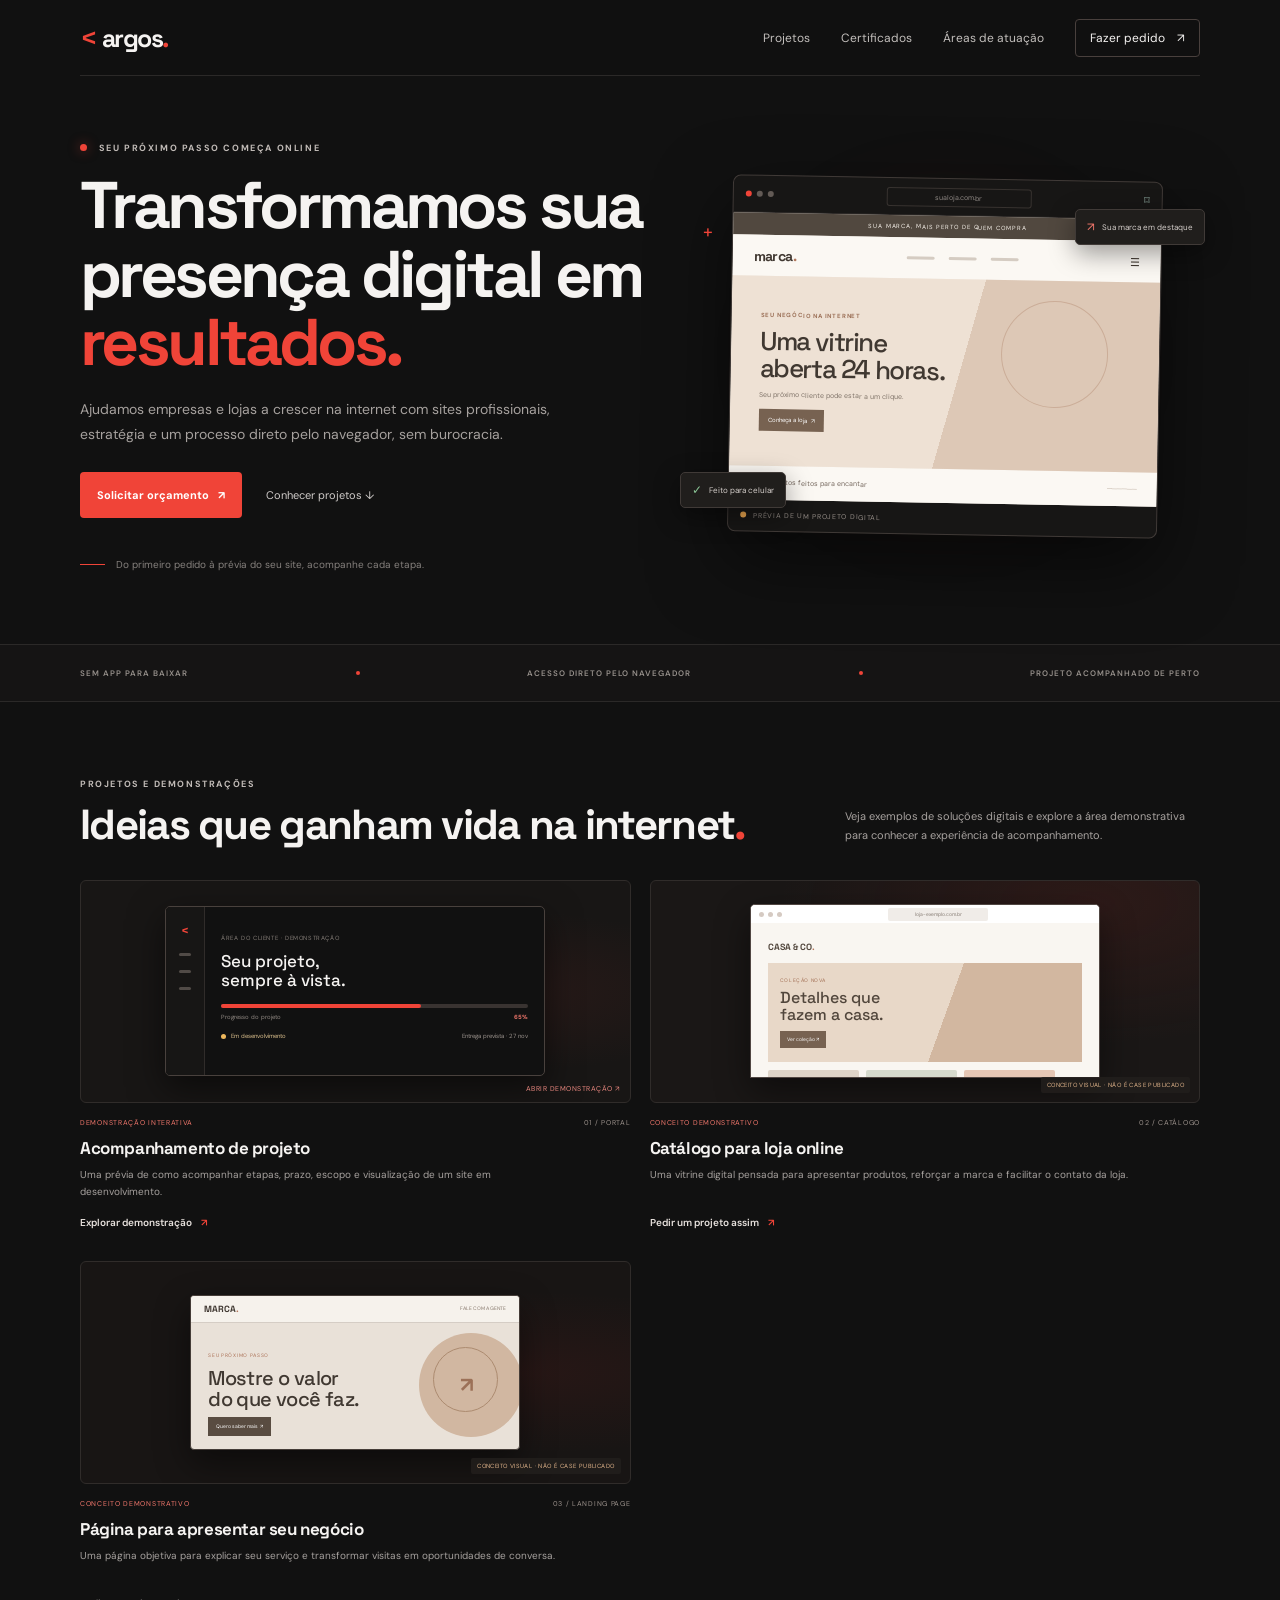
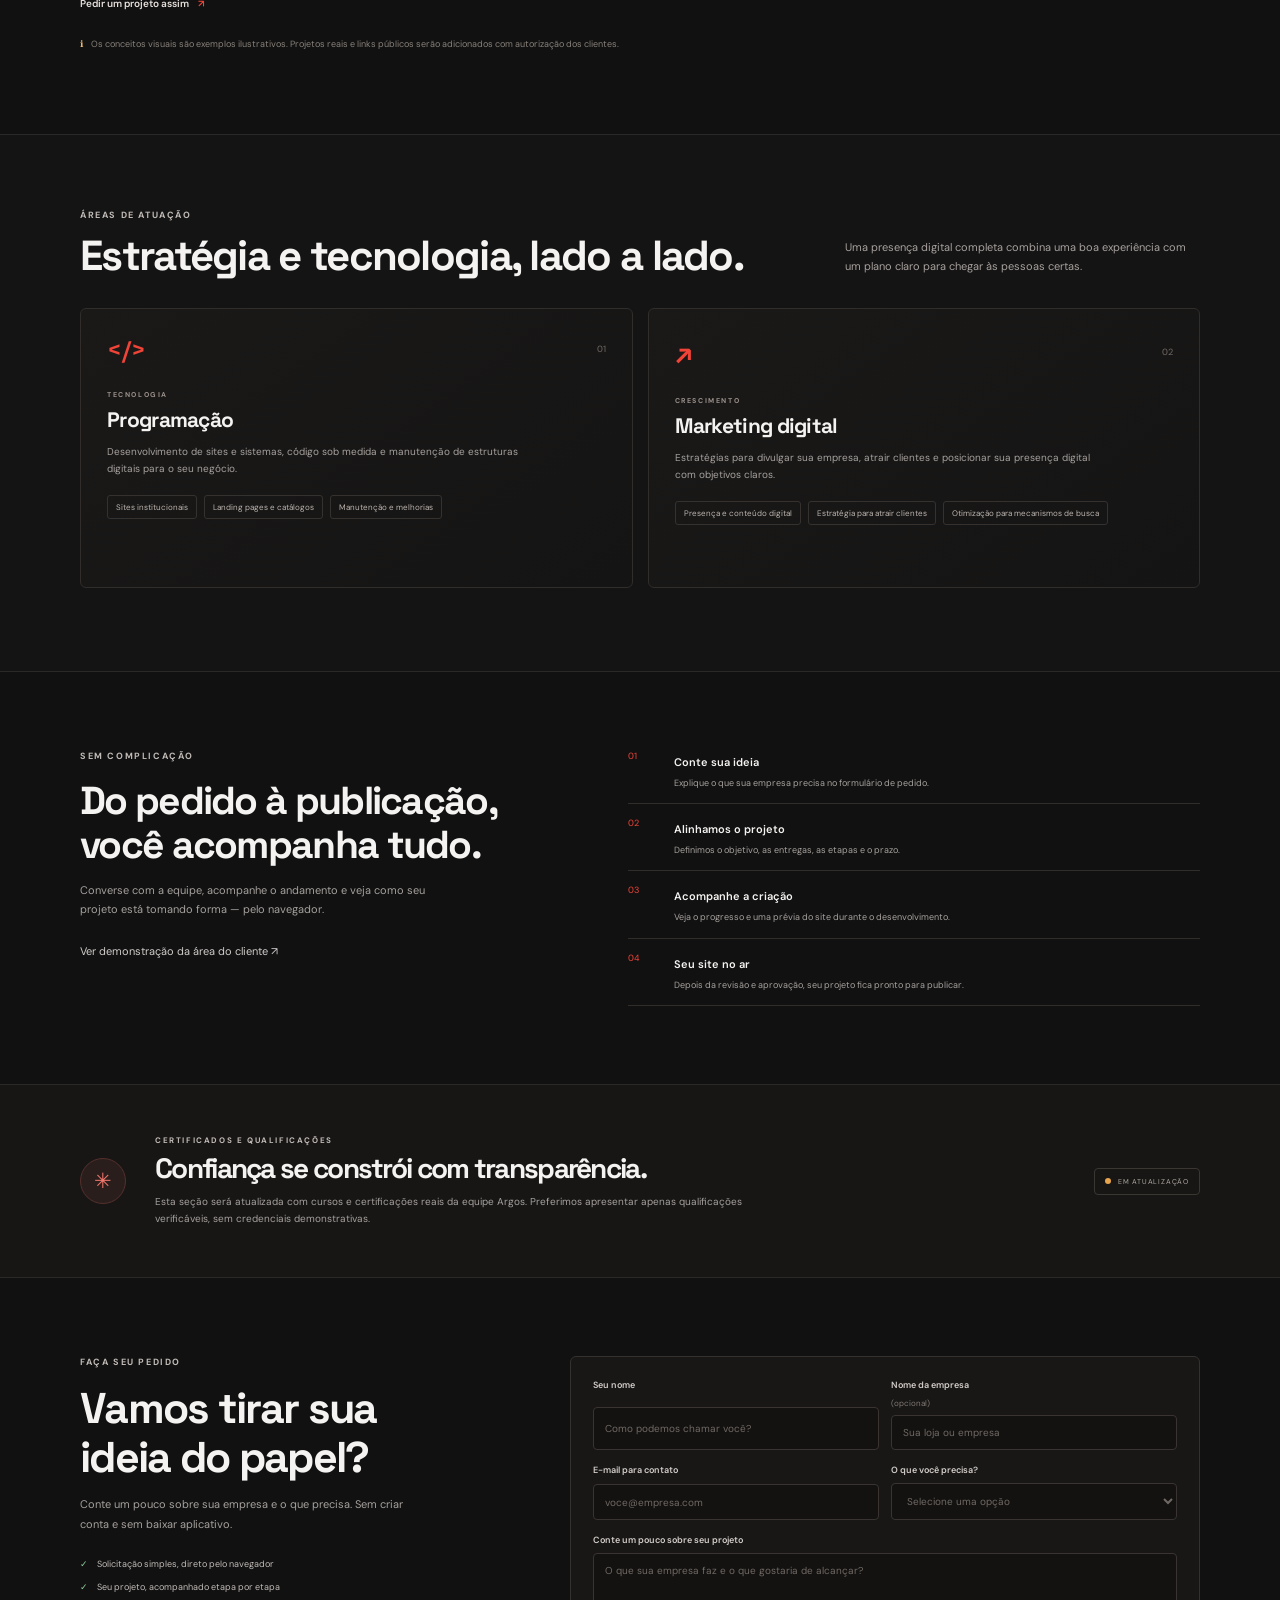
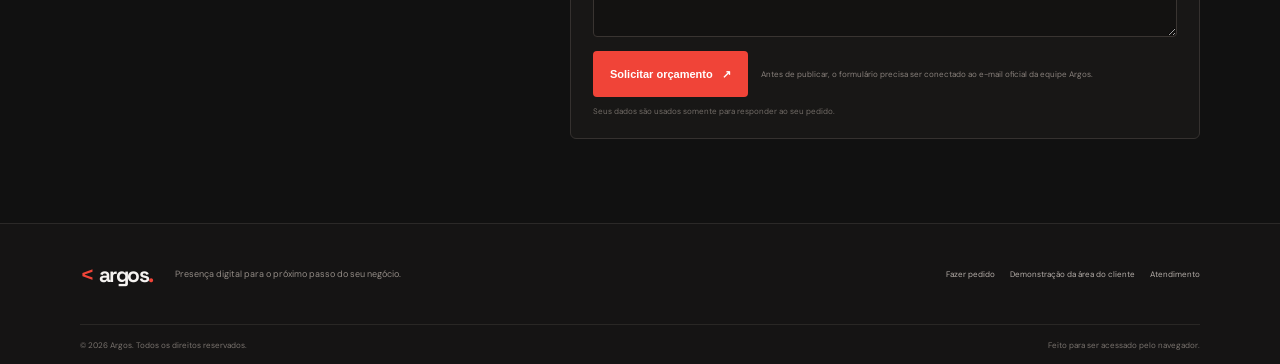
==== index.html @ 97c81d07 "Add files via upload" ====
<!doctype html>
<html lang="pt-BR">
  <head>
    <meta charset="utf-8" />
    <meta name="viewport" content="width=device-width, initial-scale=1" />
    <meta
      name="description"
      content="A Argos cria sites profissionais, catálogos online e estratégias digitais para empresas e lojas."
    />
    <meta name="theme-color" content="#111111" />
    <title>Argos — Sua empresa pronta para crescer na internet</title>
    <link rel="preconnect" href="https://fonts.googleapis.com" />
    <link rel="preconnect" href="https://fonts.gstatic.com" crossorigin />
    <link
      href="https://fonts.googleapis.com/css2?family=DM+Sans:wght@400;500;600;700&family=Space+Grotesk:wght@400;500;600;700&display=swap"
      rel="stylesheet"
    />
    <link rel="stylesheet" href="styles.css" />
    <script src="script.js" defer></script>
  </head>
  <body>
    <header class="site-header">
      <a class="brand" href="#inicio" aria-label="Argos, início">
        <span class="brand-mark" aria-hidden="true">&lt;</span>
        <span>argos<span class="brand-period">.</span></span>
      </a>
      <button class="menu-toggle" type="button" aria-expanded="false" aria-controls="main-nav" aria-label="Abrir menu">
        <span></span><span></span><span></span>
      </button>
      <nav class="main-nav" id="main-nav" aria-label="Navegação principal">
        <a href="#projetos">Projetos</a>
        <a href="#certificados">Certificados</a>
        <a href="#atuacao">Áreas de atuação</a>
        <a class="nav-cta" href="#pedido">Fazer pedido <span aria-hidden="true">↗</span></a>
      </nav>
    </header>

    <main>
      <section class="hero section-wrap" id="inicio">
        <div class="hero-copy">
          <p class="eyebrow"><span class="status-dot"></span> SEU PRÓXIMO PASSO COMEÇA ONLINE</p>
          <h1>Transformamos sua presença digital em <span>resultados.</span></h1>
          <p class="hero-description">
            Ajudamos empresas e lojas a crescer na internet com sites profissionais, estratégia e um processo
            direto pelo navegador, sem burocracia.
          </p>
          <div class="hero-actions">
            <a class="button button-primary" href="#pedido">Solicitar orçamento <span aria-hidden="true">↗</span></a>
            <a class="text-link" href="#projetos">Conhecer projetos <span aria-hidden="true">↓</span></a>
          </div>
          <div class="hero-note">
            <span class="note-line" aria-hidden="true"></span>
            <span>Do primeiro pedido à prévia do seu site, acompanhe cada etapa.</span>
          </div>
        </div>

        <div class="hero-art" aria-label="Prévia ilustrativa de um site de loja virtual">
          <div class="art-glow"></div>
          <div class="browser-card">
            <div class="browser-top">
              <span></span><span></span><span></span>
              <div class="browser-address">sualoja.com.br</div>
              <span class="browser-lock" aria-label="Conexão ilustrativa">⌑</span>
            </div>
            <div class="store-preview">
              <div class="store-announcement">SUA MARCA, MAIS PERTO DE QUEM COMPRA</div>
              <div class="store-nav">
                <strong>marca<span>.</span></strong>
                <div><i></i><i></i><i></i></div>
                <b>☰</b>
              </div>
              <div class="store-hero">
                <span>SEU NEGÓCIO NA INTERNET</span>
                <strong>Uma vitrine<br />aberta 24 horas.</strong>
                <p>Seu próximo cliente pode estar a um clique.</p>
                <i>Conheça a loja&nbsp; ↗</i>
              </div>
              <div class="store-bottom"><span>◇</span><span>Produtos feitos para encantar</span><b>──────</b></div>
            </div>
            <div class="browser-caption"><span class="caption-live"></span> PRÉVIA DE UM PROJETO DIGITAL</div>
          </div>
          <span class="hero-chip chip-one"><i>↗</i> Sua marca em destaque</span>
          <span class="hero-chip chip-two"><i>✓</i> Feito para celular</span>
          <span class="hero-cross" aria-hidden="true">+</span>
        </div>
      </section>

      <section class="trust-strip" aria-label="Diferenciais da Argos">
        <div class="section-wrap trust-inner">
          <span>SEM APP PARA BAIXAR</span><i></i>
          <span>ACESSO DIRETO PELO NAVEGADOR</span><i></i>
          <span>PROJETO ACOMPANHADO DE PERTO</span>
        </div>
      </section>

      <section class="projects section-wrap" id="projetos">
        <div class="section-heading">
          <div>
            <p class="eyebrow">PROJETOS E DEMONSTRAÇÕES</p>
            <h2>Ideias que ganham vida na internet<span class="brand-period">.</span></h2>
          </div>
          <p>Veja exemplos de soluções digitais e explore a área demonstrativa para conhecer a experiência de acompanhamento.</p>
        </div>
        <div class="project-grid">
          <article class="project-card project-featured">
            <a class="project-visual visual-client" href="cliente.html" aria-label="Abrir demonstração da área do cliente">
              <div class="mini-dashboard">
                <div class="mini-sidebar"><b>&lt;</b><i></i><i></i><i></i></div>
                <div class="mini-content">
                  <small>ÁREA DO CLIENTE · DEMONSTRAÇÃO</small>
                  <strong>Seu projeto,<br />sempre à vista.</strong>
                  <div class="mini-progress"><i></i></div>
                  <div class="mini-progress-label"><span>Progresso do projeto</span><b>65%</b></div>
                  <div class="mini-status"><i></i> Em desenvolvimento <span>Entrega prevista · 27 nov</span></div>
                </div>
              </div>
              <span class="visual-link">ABRIR DEMONSTRAÇÃO ↗</span>
            </a>
            <div class="project-meta"><span>DEMONSTRAÇÃO INTERATIVA</span><span>01 / PORTAL</span></div>
            <h3>Acompanhamento de projeto</h3>
            <p>Uma prévia de como acompanhar etapas, prazo, escopo e visualização de um site em desenvolvimento.</p>
            <a class="project-link" href="cliente.html">Explorar demonstração <span aria-hidden="true">↗</span></a>
          </article>
          <article class="project-card">
            <div class="project-visual visual-store" aria-label="Conceito visual de catálogo para loja online">
              <div class="concept-browser">
                <div class="concept-browser-bar"><i></i><i></i><i></i><span>loja-exemplo.com.br</span></div>
                <div class="concept-store">
                  <b>CASA &amp; CO<span>.</span></b>
                  <div class="concept-banner"><small>COLEÇÃO NOVA</small><strong>Detalhes que<br />fazem a casa.</strong><i>Ver coleção ↗</i></div>
                  <div class="concept-products"><i></i><i></i><i></i></div>
                </div>
              </div>
              <span class="concept-label">CONCEITO VISUAL · NÃO É CASE PUBLICADO</span>
            </div>
            <div class="project-meta"><span>CONCEITO DEMONSTRATIVO</span><span>02 / CATÁLOGO</span></div>
            <h3>Catálogo para loja online</h3>
            <p>Uma vitrine digital pensada para apresentar produtos, reforçar a marca e facilitar o contato da loja.</p>
            <a class="project-link" href="#pedido" data-service="Catálogo online">Pedir um projeto assim <span aria-hidden="true">↗</span></a>
          </article>
          <article class="project-card">
            <div class="project-visual visual-landing" aria-label="Conceito visual de landing page">
              <div class="landing-card">
                <div class="landing-top"><span>MARCA<span>.</span></span><i>FALE COM A GENTE</i></div>
                <div class="landing-content"><small>SEU PRÓXIMO PASSO</small><strong>Mostre o valor<br />do que você faz.</strong><i>Quero saber mais&nbsp; ↗</i></div>
                <div class="landing-shapes"><span></span><i></i><b>↗</b></div>
              </div>
              <span class="concept-label">CONCEITO VISUAL · NÃO É CASE PUBLICADO</span>
            </div>
            <div class="project-meta"><span>CONCEITO DEMONSTRATIVO</span><span>03 / LANDING PAGE</span></div>
            <h3>Página para apresentar seu negócio</h3>
            <p>Uma página objetiva para explicar seu serviço e transformar visitas em oportunidades de conversa.</p>
            <a class="project-link" href="#pedido" data-service="Landing page">Pedir um projeto assim <span aria-hidden="true">↗</span></a>
          </article>
        </div>
        <p class="portfolio-note"><span>ℹ</span> Os conceitos visuais são exemplos ilustrativos. Projetos reais e links públicos serão adicionados com autorização dos clientes.</p>
      </section>

      <section class="services" id="atuacao">
        <div class="section-wrap">
          <div class="section-heading">
            <div>
              <p class="eyebrow">ÁREAS DE ATUAÇÃO</p>
              <h2>Estratégia e tecnologia, lado a lado.</h2>
            </div>
            <p>Uma presença digital completa combina uma boa experiência com um plano claro para chegar às pessoas certas.</p>
          </div>
          <div class="service-grid">
            <article class="service-card">
              <div class="service-top"><span class="service-icon">&lt;/&gt;</span><span class="service-number">01</span></div>
              <p class="eyebrow">TECNOLOGIA</p>
              <h3>Programação</h3>
              <p>Desenvolvimento de sites e sistemas, código sob medida e manutenção de estruturas digitais para o seu negócio.</p>
              <ul><li>Sites institucionais</li><li>Landing pages e catálogos</li><li>Manutenção e melhorias</li></ul>
            </article>
            <article class="service-card service-marketing">
              <div class="service-top"><span class="service-icon">↗</span><span class="service-number">02</span></div>
              <p class="eyebrow">CRESCIMENTO</p>
              <h3>Marketing digital</h3>
              <p>Estratégias para divulgar sua empresa, atrair clientes e posicionar sua presença digital com objetivos claros.</p>
              <ul><li>Presença e conteúdo digital</li><li>Estratégia para atrair clientes</li><li>Otimização para mecanismos de busca</li></ul>
            </article>
          </div>
        </div>
      </section>

      <section class="process section-wrap">
        <div class="process-heading">
          <p class="eyebrow">SEM COMPLICAÇÃO</p>
          <h2>Do pedido à publicação,<br />você acompanha tudo.</h2>
          <p>Converse com a equipe, acompanhe o andamento e veja como seu projeto está tomando forma — pelo navegador.</p>
          <a class="text-link" href="cliente.html">Ver demonstração da área do cliente <span aria-hidden="true">↗</span></a>
        </div>
        <div class="process-steps">
          <div class="process-step"><span>01</span><div><strong>Conte sua ideia</strong><p>Explique o que sua empresa precisa no formulário de pedido.</p></div></div>
          <div class="process-step"><span>02</span><div><strong>Alinhamos o projeto</strong><p>Definimos o objetivo, as entregas, as etapas e o prazo.</p></div></div>
          <div class="process-step"><span>03</span><div><strong>Acompanhe a criação</strong><p>Veja o progresso e uma prévia do site durante o desenvolvimento.</p></div></div>
          <div class="process-step"><span>04</span><div><strong>Seu site no ar</strong><p>Depois da revisão e aprovação, seu projeto fica pronto para publicar.</p></div></div>
        </div>
      </section>

      <section class="certificates" id="certificados">
        <div class="section-wrap certificates-inner">
          <div class="certificate-mark" aria-hidden="true">✳</div>
          <div class="certificate-copy">
            <p class="eyebrow">CERTIFICADOS E QUALIFICAÇÕES</p>
            <h2>Confiança se constrói com transparência.</h2>
            <p>Esta seção será atualizada com cursos e certificações reais da equipe Argos. Preferimos apresentar apenas qualificações verificáveis, sem credenciais demonstrativas.</p>
          </div>
          <span class="certificate-status"><i></i> EM ATUALIZAÇÃO</span>
        </div>
      </section>

      <section class="contact section-wrap" id="pedido">
        <div class="contact-intro">
          <p class="eyebrow">FAÇA SEU PEDIDO</p>
          <h2>Vamos tirar sua ideia do papel?</h2>
          <p>Conte um pouco sobre sua empresa e o que precisa. Sem criar conta e sem baixar aplicativo.</p>
          <div class="contact-promise"><span>✓</span> Solicitação simples, direto pelo navegador</div>
          <div class="contact-promise"><span>✓</span> Seu projeto, acompanhado etapa por etapa</div>
        </div>
        <form class="request-form" id="project-form">
          <div class="form-row">
            <label for="name">Seu nome<input id="name" name="name" autocomplete="name" required placeholder="Como podemos chamar você?" /></label>
            <label for="company">Nome da empresa <span class="optional">(opcional)</span><input id="company" name="company" autocomplete="organization" placeholder="Sua loja ou empresa" /></label>
          </div>
          <div class="form-row">
            <label for="email">E-mail para contato<input id="email" name="email" type="email" autocomplete="email" required placeholder="voce@empresa.com" /></label>
            <label for="service">O que você precisa?
              <select id="service" name="service" required>
                <option value="" selected disabled>Selecione uma opção</option>
                <option>Site institucional</option>
                <option>Landing page</option>
                <option>Catálogo online</option>
                <option>Marketing digital</option>
                <option>Manutenção ou melhoria</option>
                <option>Outro projeto</option>
              </select>
            </label>
          </div>
          <label for="message">Conte um pouco sobre seu projeto<textarea id="message" name="message" rows="4" required placeholder="O que sua empresa faz e o que gostaria de alcançar?"></textarea></label>
          <div class="form-submit">
            <button class="button button-primary" type="submit">Solicitar orçamento <span aria-hidden="true">↗</span></button>
            <p id="form-status" role="status" aria-live="polite">Antes de publicar, o formulário precisa ser conectado ao e-mail oficial da equipe Argos.</p>
          </div>
          <p class="privacy-note">Seus dados são usados somente para responder ao seu pedido.</p>
        </form>
      </section>
    </main>

    <footer class="site-footer">
      <div class="footer-main">
        <a class="brand" href="#inicio" aria-label="Argos, voltar ao início">
          <span class="brand-mark" aria-hidden="true">&lt;</span>
          <span>argos<span class="brand-period">.</span></span>
        </a>
        <p>Presença digital para o próximo passo do seu negócio.</p>
        <div class="footer-links"><a href="#pedido">Fazer pedido</a><a href="cliente.html">Demonstração da área do cliente</a><a href="#pedido">Atendimento</a></div>
      </div>
      <div class="footer-bottom"><span>© 2026 Argos. Todos os direitos reservados.</span><span>Feito para ser acessado pelo navegador.</span></div>
    </footer>
  </body>
</html>
---- styles.css ----
:root {
  color-scheme: dark;
  --background: #111111;
  --surface: #181818;
  --surface-raised: #1e1e1e;
  --text: #f5f3f1;
  --muted: #a6a19e;
  --red: #f04438;
  --line: #2b2928;
  --display: "Space Grotesk", sans-serif;
  --body: "DM Sans", sans-serif;
}

* { box-sizing: border-box; }
html { scroll-behavior: smooth; scroll-padding-top: 85px; }
body {
  margin: 0;
  background: var(--background);
  color: var(--text);
  font-family: var(--body);
  -webkit-font-smoothing: antialiased;
}
a { color: inherit; text-decoration: none; }
.section-wrap, .site-header, .footer-main, .footer-bottom { width: min(1120px, calc(100% - 64px)); margin-inline: auto; }

.site-header {
  position: sticky;
  z-index: 5;
  top: 0;
  display: flex;
  min-height: 76px;
  align-items: center;
  justify-content: space-between;
  border-bottom: 1px solid var(--line);
  background: #111111ed;
  backdrop-filter: blur(14px);
}
.brand { display: inline-flex; align-items: center; gap: 5px; font-family: var(--display); font-size: 25px; font-weight: 700; letter-spacing: -1.5px; }
.brand-mark { color: var(--red); font-size: 29px; font-weight: 500; }
.brand-period { color: var(--red); }
.main-nav { display: flex; align-items: center; gap: 31px; color: #c3bfbc; font-size: 12px; }
.main-nav a, .text-link { transition: color 160ms ease; }
.main-nav a:hover, .text-link:hover { color: var(--text); }
.main-nav .nav-cta { padding: 10px 14px; border: 1px solid #49403d; border-radius: 4px; color: var(--text); }
.nav-cta span, .button span { margin-left: 9px; }
.menu-toggle { display: none; }

.hero { min-height: 535px; display: grid; grid-template-columns: 1.05fr .95fr; align-items: center; gap: 45px; padding-block: 66px 73px; }
.eyebrow { margin: 0 0 17px; color: #c1bbb7; font-size: 9px; font-weight: 700; letter-spacing: 1.6px; }
.status-dot { display: inline-block; width: 7px; height: 7px; margin-right: 8px; border-radius: 50%; background: var(--red); box-shadow: 0 0 12px #f0443880; }
h1, h2, h3, p { margin-top: 0; }
h1, h2, h3 { font-family: var(--display); }
h1 { max-width: 610px; margin-bottom: 20px; font-size: clamp(42px, 5.3vw, 66px); line-height: 1.04; letter-spacing: -3.6px; }
h1 span { color: var(--red); }
.hero-description { max-width: 480px; margin-bottom: 25px; color: var(--muted); font-size: 14px; line-height: 1.8; }
.hero-actions { display: flex; align-items: center; gap: 24px; }
.button { display: inline-flex; min-height: 46px; align-items: center; justify-content: center; padding: 0 17px; border: 0; border-radius: 4px; cursor: pointer; font-size: 11px; font-weight: 700; transition: transform 160ms ease, background 160ms ease; }
.button:hover { transform: translateY(-2px); }
.button-primary { background: var(--red); color: #fff; }
.button-primary:hover { background: #d9382e; }
.text-link { color: #d0ccca; font-size: 11px; }
.hero-note { display: flex; align-items: center; gap: 11px; margin-top: 40px; color: #85807d; font-size: 10px; }
.note-line { width: 25px; height: 1px; background: var(--red); }

.hero-art { position: relative; display: grid; min-height: 360px; place-items: center; }
.art-glow { position: absolute; width: 280px; height: 280px; border-radius: 50%; background: #8d1d1828; filter: blur(45px); }
.browser-card { position: relative; width: min(100%, 430px); overflow: hidden; border: 1px solid #403a37; border-radius: 8px; background: #171615; box-shadow: 0 28px 75px #0008; transform: rotate(1deg); }
.browser-top { display: flex; height: 37px; align-items: center; gap: 5px; padding-inline: 12px; border-bottom: 1px solid #302c2a; }
.browser-top > span:first-child, .browser-top > span:nth-child(2), .browser-top > span:nth-child(3), .concept-browser-bar i { width: 6px; height: 6px; border-radius: 50%; background: #625a55; }
.browser-top > span:first-child { background: var(--red); }
.browser-address { width: 145px; margin-inline: auto; padding: 4px 10px; border: 1px solid #37322f; border-radius: 3px; color: #8f8985; text-align: center; font-size: 7px; }
.browser-lock { color: #8faaa0; font-size: 11px; }
.store-preview { min-height: 260px; background: #f3ece4; color: #403831; }
.store-announcement { padding: 7px; background: #51483f; color: #f9f4ed; text-align: center; font-size: 6px; letter-spacing: .9px; }
.store-nav { display: flex; height: 41px; align-items: center; justify-content: space-between; padding-inline: 21px; background: #fbf8f3; }
.store-nav strong { font-family: var(--display); font-size: 14px; letter-spacing: -.6px; }
.store-nav strong span { color: #b2785e; }
.store-nav div { display: flex; gap: 14px; }
.store-nav div i { width: 28px; height: 3px; border-radius: 2px; background: #d5ccc2; }
.store-nav b { font-size: 11px; font-weight: 400; }
.store-hero { position: relative; min-height: 180px; padding: 35px 29px; overflow: hidden; background: linear-gradient(105deg, #eee1d4 0%, #eee1d4 53%, #ddc8b6 53%, #ddc8b6 100%); }
.store-hero::after { position: absolute; top: 20px; right: 12%; width: 105px; height: 105px; border: 1px solid #a4775b55; border-radius: 50%; content: ""; }
.store-hero > span, .store-hero > strong, .store-hero > p, .store-hero > i { position: relative; z-index: 1; display: block; }
.store-hero > span { color: #9c7158; font-size: 6px; font-weight: 700; letter-spacing: .8px; }
.store-hero > strong { margin-top: 9px; font-family: var(--display); font-size: 26px; font-weight: 500; letter-spacing: -1.4px; line-height: 1.05; }
.store-hero > p { margin: 7px 0 10px; color: #81756a; font-size: 7px; }
.store-hero > i { width: fit-content; padding: 7px 9px; background: #776251; color: white; font-size: 6px; font-style: normal; }
.store-bottom { display: flex; height: 34px; align-items: center; gap: 8px; padding-inline: 20px; background: #fbf8f3; color: #76695f; font-size: 7px; }
.store-bottom > span:first-child { color: #ae7960; font-size: 12px; }
.store-bottom b { margin-left: auto; color: #c1b4a7; font-size: 7px; }
.browser-caption { display: flex; height: 31px; align-items: center; gap: 7px; padding-inline: 12px; color: #928a84; font-size: 7px; letter-spacing: .7px; }
.caption-live { width: 6px; height: 6px; border-radius: 50%; background: #e7a44d; }
.hero-chip { position: absolute; display: flex; align-items: center; gap: 7px; padding: 9px 11px; border: 1px solid #403a37; border-radius: 5px; background: #201e1c; color: #d4ceca; font-size: 8px; box-shadow: 0 8px 26px #0006; }
.hero-chip i { color: #f2776c; font-size: 12px; font-style: normal; }
.chip-one { top: 32px; right: -5px; }
.chip-two { bottom: 29px; left: -9px; }
.chip-two i { color: #8bc797; }
.hero-cross { position: absolute; top: 43px; left: 13px; color: var(--red); font-family: var(--display); font-size: 19px; }

.trust-strip { border-block: 1px solid var(--line); background: #151414; }
.trust-inner { display: flex; min-height: 56px; align-items: center; justify-content: space-between; gap: 15px; color: #96908b; font-size: 8px; font-weight: 600; letter-spacing: 1px; }
.trust-inner i { width: 4px; height: 4px; border-radius: 50%; background: #f04438; }

.projects { padding-block: 76px 83px; }
.section-heading { display: flex; align-items: end; justify-content: space-between; gap: 25px; margin-bottom: 31px; }
.section-heading .eyebrow { margin-bottom: 11px; }
h2 { margin-bottom: 0; font-size: clamp(29px, 3.5vw, 42px); line-height: 1.13; letter-spacing: -1.7px; }
.section-heading > p { max-width: 355px; margin: 0 0 3px; color: var(--muted); font-size: 11px; line-height: 1.75; }
.project-grid { display: grid; grid-template-columns: repeat(2, minmax(0, 1fr)); gap: 30px 19px; }
.project-card { min-width: 0; }
.project-visual { position: relative; height: 223px; display: grid; overflow: hidden; place-items: center; border: 1px solid #302c2a; border-radius: 6px; background: #191716; }
.visual-client { background: radial-gradient(ellipse at 70% 50%, #6226223d, transparent 53%), #181615; }
.mini-dashboard { display: grid; width: min(84%, 380px); min-height: 170px; grid-template-columns: 39px 1fr; overflow: hidden; border: 1px solid #49413d; border-radius: 5px; background: #111; box-shadow: 0 12px 35px #0008; }
.mini-sidebar { display: flex; flex-direction: column; align-items: center; gap: 14px; padding-top: 15px; border-right: 1px solid #302c2a; background: #171615; }
.mini-sidebar b { color: var(--red); font-family: var(--display); font-size: 13px; }
.mini-sidebar i { width: 12px; height: 3px; border-radius: 2px; background: #514b47; }
.mini-content { padding: 17px 16px; }
.mini-content small { color: #847d77; font-size: 6px; letter-spacing: .6px; }
.mini-content strong { display: block; margin-top: 7px; font-family: var(--display); font-size: 17px; font-weight: 500; line-height: 1.12; }
.mini-progress { height: 4px; margin-top: 14px; border-radius: 5px; background: #393331; }
.mini-progress i { display: block; width: 65%; height: 100%; border-radius: inherit; background: var(--red); }
.mini-progress-label { display: flex; justify-content: space-between; margin-top: 5px; color: #938b85; font-size: 6px; }
.mini-progress-label b { color: #f2776c; }
.mini-status { display: flex; align-items: center; gap: 5px; margin-top: 11px; color: #ddc18e; font-size: 6px; }
.mini-status i { width: 5px; height: 5px; border-radius: 50%; background: #edb75c; }
.mini-status span { margin-left: auto; color: #9b938d; }
.visual-link { position: absolute; right: 10px; bottom: 9px; color: #e8877f; font-size: 7px; letter-spacing: .5px; }
.visual-store { background: radial-gradient(ellipse at 80% 10%, #76241f36, transparent 50%), #1a1716; }
.concept-browser { width: min(82%, 350px); height: 174px; overflow: hidden; border: 1px solid #504642; border-radius: 5px 5px 0 0; background: #f9f6f1; box-shadow: 0 13px 35px #0007; }
.concept-browser-bar { display: flex; height: 18px; align-items: center; gap: 4px; padding-inline: 8px; background: #fff; }
.concept-browser-bar i { width: 5px; height: 5px; background: #d5cac2; }
.concept-browser-bar span { width: 100px; margin-inline: auto; padding: 3px; border-radius: 2px; background: #f0ece8; color: #867c74; text-align: center; font-size: 5px; }
.concept-store { padding: 11px 17px; color: #51463c; }
.concept-store > b { font-family: var(--display); font-size: 9px; }
.concept-store > b span, .landing-top > span span { color: #b4775c; }
.concept-banner { height: 99px; margin-top: 8px; padding: 14px 12px; background: linear-gradient(110deg, #e8d8c8 0 56%, #d2b7a0 56%); }
.concept-banner small, .concept-banner strong, .concept-banner i { display: block; }
.concept-banner small { color: #a16d52; font-size: 5px; letter-spacing: .6px; }
.concept-banner strong { margin-top: 6px; font-family: var(--display); font-size: 16px; font-weight: 500; line-height: 1.05; }
.concept-banner i { width: fit-content; margin-top: 7px; padding: 5px 7px; background: #776251; color: white; font-size: 5px; font-style: normal; }
.concept-products { display: flex; gap: 7px; margin-top: 8px; }
.concept-products i { width: 29%; height: 17px; border-radius: 2px; background: #ded4c8; }
.concept-products i:nth-child(2) { background: #d6dacd; }
.concept-products i:nth-child(3) { background: #e5c7b5; }
.concept-label { position: absolute; right: 9px; bottom: 9px; padding: 4px 6px; border-radius: 2px; background: #221e1cdd; color: #e2b58b; font-size: 6px; letter-spacing: .4px; }
.visual-landing { background: radial-gradient(ellipse at 79% 50%, #9a24201e, transparent 52%), #181514; }
.landing-card { position: relative; width: min(78%, 330px); height: 155px; overflow: hidden; border: 1px solid #453c37; border-radius: 4px; background: #e9e1d8; color: #403831; box-shadow: 0 13px 35px #0007; }
.landing-top { display: flex; height: 27px; align-items: center; justify-content: space-between; padding-inline: 13px; border-bottom: 1px solid #d5cdc5; background: #f6f2ec; }
.landing-top > span { font-family: var(--display); font-size: 9px; font-weight: 700; }
.landing-top > i { color: #87796d; font-size: 5px; font-style: normal; }
.landing-content { position: relative; z-index: 1; padding: 18px 17px; }
.landing-content small { color: #aa7055; font-size: 5px; letter-spacing: .7px; }
.landing-content strong { display: block; margin-top: 6px; font-family: var(--display); font-size: 20px; font-weight: 500; letter-spacing: -.6px; line-height: 1.04; }
.landing-content > i { display: inline-block; margin-top: 8px; padding: 6px 8px; background: #594c41; color: white; font-size: 5px; font-style: normal; }
.landing-shapes span { position: absolute; top: 37px; right: -4px; width: 104px; height: 104px; border-radius: 50%; background: #d1b7a1; }
.landing-shapes i { position: absolute; top: 51px; right: 21px; width: 65px; height: 65px; border: 1px solid #ac8b70; border-radius: 50%; }
.landing-shapes b { position: absolute; top: 75px; right: 45px; color: #9c7158; font-size: 21px; }
.project-meta { display: flex; justify-content: space-between; gap: 8px; margin-top: 15px; color: #9c928c; font-size: 7px; letter-spacing: .7px; }
.project-meta span:first-child { color: #f2776c; }
.project-card h3 { margin: 10px 0 7px; font-size: 17px; letter-spacing: -.4px; }
.project-card > p { max-width: 485px; min-height: 35px; margin-bottom: 9px; color: var(--muted); font-size: 10px; line-height: 1.7; }
.project-link { display: inline-block; color: #e8e2de; font-size: 10px; font-weight: 600; }
.project-link span { margin-left: 7px; color: var(--red); }
.project-link:hover { color: #ff847b; }
.portfolio-note { display: flex; align-items: flex-start; gap: 8px; margin: 25px 0 0; color: #88817b; font-size: 9px; line-height: 1.6; }
.portfolio-note span { color: #e8b975; }

.services { padding-block: 74px 83px; border-block: 1px solid var(--line); background: #151414; }
.services .section-heading { margin-bottom: 28px; }
.service-grid { display: grid; grid-template-columns: repeat(2, 1fr); gap: 15px; }
.service-card { min-height: 280px; padding: 25px 26px; border: 1px solid #302d2b; border-radius: 6px; background: linear-gradient(145deg, #1a1918, #151414); }
.service-top { display: flex; align-items: center; justify-content: space-between; margin-bottom: 25px; }
.service-icon { color: var(--red); font-family: var(--display); font-size: 24px; font-weight: 600; }
.service-number { color: #716b67; font-size: 9px; }
.service-card .eyebrow { margin-bottom: 7px; color: #9b918c; font-size: 7px; }
.service-card h3 { margin: 0 0 10px; font-size: 21px; letter-spacing: -.7px; }
.service-card > p:not(.eyebrow) { max-width: 430px; margin-bottom: 18px; color: var(--muted); font-size: 10px; line-height: 1.7; }
.service-card ul { display: flex; flex-wrap: wrap; gap: 7px; margin: 0; padding: 0; list-style: none; }
.service-card li { padding: 6px 8px; border: 1px solid #35312f; border-radius: 3px; color: #bcb5b0; font-size: 8px; }
.service-marketing .service-icon { font-size: 29px; }

.process { display: grid; grid-template-columns: .9fr 1.1fr; gap: 80px; padding-block: 78px; }
.process-heading h2 { font-size: clamp(29px, 3.5vw, 39px); }
.process-heading > p:not(.eyebrow) { max-width: 365px; margin: 14px 0 19px; color: var(--muted); font-size: 11px; line-height: 1.8; }
.process-steps { display: grid; }
.process-step { display: grid; grid-template-columns: 35px 1fr; gap: 11px; padding-block: 13px; border-bottom: 1px solid #302d2b; }
.process-step:first-child { padding-top: 0; }
.process-step > span { color: var(--red); font-size: 9px; }
.process-step strong { font-size: 11px; font-weight: 600; }
.process-step p { margin: 5px 0 0; color: var(--muted); font-size: 9px; line-height: 1.6; }

.certificates { border-block: 1px solid var(--line); background: #171615; }
.certificates-inner { display: grid; min-height: 192px; grid-template-columns: 55px 1fr auto; align-items: center; gap: 20px; }
.certificate-mark { display: grid; width: 46px; height: 46px; place-items: center; border: 1px solid #55302c; border-radius: 50%; background: #2a1e1c; color: #f2776c; font-size: 21px; }
.certificate-copy .eyebrow { margin-bottom: 8px; font-size: 8px; }
.certificate-copy h2 { font-size: clamp(21px, 2.5vw, 28px); }
.certificate-copy > p:last-child { max-width: 620px; margin: 9px 0 0; color: var(--muted); font-size: 10px; line-height: 1.7; }
.certificate-status { display: inline-flex; align-items: center; gap: 7px; padding: 8px 10px; border: 1px solid #3a3632; border-radius: 4px; color: #b0a9a3; font-size: 7px; letter-spacing: .8px; white-space: nowrap; }
.certificate-status i { width: 6px; height: 6px; border-radius: 50%; background: #e7a44d; }

.contact { display: grid; grid-template-columns: .8fr 1.2fr; gap: 70px; padding-block: 78px 84px; }
.contact-intro h2 { max-width: 390px; font-size: clamp(31px, 4vw, 43px); }
.contact-intro > p:not(.eyebrow) { max-width: 350px; margin: 13px 0 23px; color: var(--muted); font-size: 11px; line-height: 1.8; }
.contact-promise { margin-top: 11px; color: #c1bbb7; font-size: 9px; }
.contact-promise span { margin-right: 7px; color: #8bc797; }
.request-form { display: grid; gap: 14px; padding: 22px; border: 1px solid #35312f; border-radius: 6px; background: #181716; }
.form-row { display: grid; grid-template-columns: 1fr 1fr; gap: 12px; }
.request-form label { display: grid; gap: 7px; color: #d3ceca; font-size: 9px; font-weight: 600; }
.optional { color: #817a75; font-size: 8px; font-weight: 400; }
.request-form input, .request-form select, .request-form textarea { width: 100%; min-width: 0; padding: 10px 11px; border: 1px solid #393431; border-radius: 4px; outline: none; background: #131211; color: var(--text); font: 10px var(--body); }
.request-form input::placeholder, .request-form textarea::placeholder { color: #706964; }
.request-form select:invalid { color: #706964; }
.request-form textarea { min-height: 84px; resize: vertical; }
.request-form input:focus, .request-form select:focus, .request-form textarea:focus { border-color: #9d5149; box-shadow: 0 0 0 2px #f0443819; }
.form-submit { display: flex; align-items: center; gap: 13px; }
.form-submit .button { flex: 0 0 auto; }
.form-submit p { margin: 0; color: #89817c; font-size: 8px; line-height: 1.55; }
.form-status-error { color: #ffaaa1 !important; }
.form-status-success { color: #8bc797 !important; }
.privacy-note { margin: -5px 0 0; color: #716b66; font-size: 8px; }

.site-footer { border-top: 1px solid var(--line); background: #151414; }
.footer-main { display: grid; min-height: 100px; grid-template-columns: auto 1fr auto; align-items: center; gap: 22px; }
.footer-main .brand { font-size: 21px; }
.footer-main .brand-mark { font-size: 24px; }
.footer-main > p { margin: 0; color: #928b85; font-size: 9px; }
.footer-links { display: flex; flex-wrap: wrap; gap: 15px; color: #b5aea9; font-size: 8px; }
.footer-links a:hover { color: white; }
.footer-bottom { display: flex; min-height: 40px; align-items: center; justify-content: space-between; gap: 12px; border-top: 1px solid #292725; color: #79736e; font-size: 8px; }
:focus-visible { outline: 2px solid #ff7b71; outline-offset: 4px; }

@media (max-width: 850px) {
  .hero { grid-template-columns: 1fr .9fr; gap: 23px; }
  .hero-art { min-height: 310px; }
  .chip-one { right: -2px; }
  .process { gap: 45px; }
  .contact { gap: 35px; }
  .footer-main { grid-template-columns: auto 1fr; gap: 8px 20px; padding-block: 19px; }
  .footer-links { grid-column: 1 / -1; }
}

@media (max-width: 650px) {
  .section-wrap, .site-header, .footer-main, .footer-bottom { width: min(100% - 36px, 1120px); }
  .site-header { min-height: 68px; }
  .brand { font-size: 23px; }
  .menu-toggle { display: grid; width: 38px; height: 36px; align-content: center; justify-items: center; gap: 5px; border: 1px solid #393431; border-radius: 4px; background: transparent; cursor: pointer; }
  .menu-toggle span { width: 16px; height: 1px; background: #ded9d5; }
  .main-nav { position: absolute; top: calc(100% + 1px); right: 0; left: 0; display: none; align-items: stretch; gap: 0; padding: 8px 18px 15px; border-bottom: 1px solid var(--line); background: #151414; }
  .main-nav.is-open { display: grid; }
  .main-nav > a:not(.nav-cta) { padding: 12px 4px; border-bottom: 1px solid #282625; }
  .main-nav .nav-cta { margin-top: 12px; text-align: center; }
  .hero { min-height: auto; grid-template-columns: 1fr; gap: 20px; padding-block: 54px 43px; }
  h1 { max-width: 510px; font-size: clamp(41px, 11vw, 57px); letter-spacing: -2.7px; }
  .hero-description { font-size: 13px; }
  .hero-art { min-height: 300px; margin-inline: 6px; }
  .browser-card { max-width: 420px; }
  .chip-one { top: 17px; right: -5px; }
  .chip-two { bottom: 8px; left: -5px; }
  .trust-inner { min-height: 59px; flex-wrap: wrap; justify-content: center; gap: 7px 11px; padding-block: 10px; font-size: 7px; }
  .trust-inner span:last-child { display: none; }
  .trust-inner i:last-of-type { display: none; }
  .projects, .services { padding-block: 55px 59px; }
  .section-heading { align-items: flex-start; flex-direction: column; gap: 12px; margin-bottom: 24px; }
  .section-heading > p { max-width: 480px; margin: 0; }
  h2 { font-size: clamp(28px, 8vw, 36px); }
  .project-grid { grid-template-columns: 1fr; gap: 25px; }
  .project-visual { height: 215px; }
  .project-card > p { min-height: 0; }
  .portfolio-note { margin-top: 18px; }
  .service-grid { grid-template-columns: 1fr; gap: 11px; }
  .service-card { min-height: 0; padding: 21px; }
  .service-top { margin-bottom: 19px; }
  .process { grid-template-columns: 1fr; gap: 29px; padding-block: 57px; }
  .process-heading h2 { font-size: 32px; }
  .certificates-inner { grid-template-columns: 42px 1fr; gap: 13px; padding-block: 28px; }
  .certificate-mark { width: 38px; height: 38px; font-size: 18px; }
  .certificate-status { grid-column: 2; justify-self: start; }
  .contact { grid-template-columns: 1fr; gap: 24px; padding-block: 57px; }
  .contact-intro h2 { max-width: 450px; font-size: 36px; }
  .request-form { padding: 17px; }
  .form-row { grid-template-columns: 1fr; }
  .form-submit { align-items: flex-start; flex-direction: column; }
  .form-submit p { max-width: 290px; }
  .footer-main { gap: 7px 15px; }
  .footer-main > p { font-size: 8px; }
  .footer-links { gap: 11px; }
  .footer-bottom { align-items: flex-start; flex-direction: column; justify-content: center; gap: 5px; padding-block: 10px; font-size: 7px; }
}

@media (prefers-reduced-motion: reduce) {
  *, *::before, *::after { scroll-behavior: auto !important; transition-duration: .01ms !important; }
}
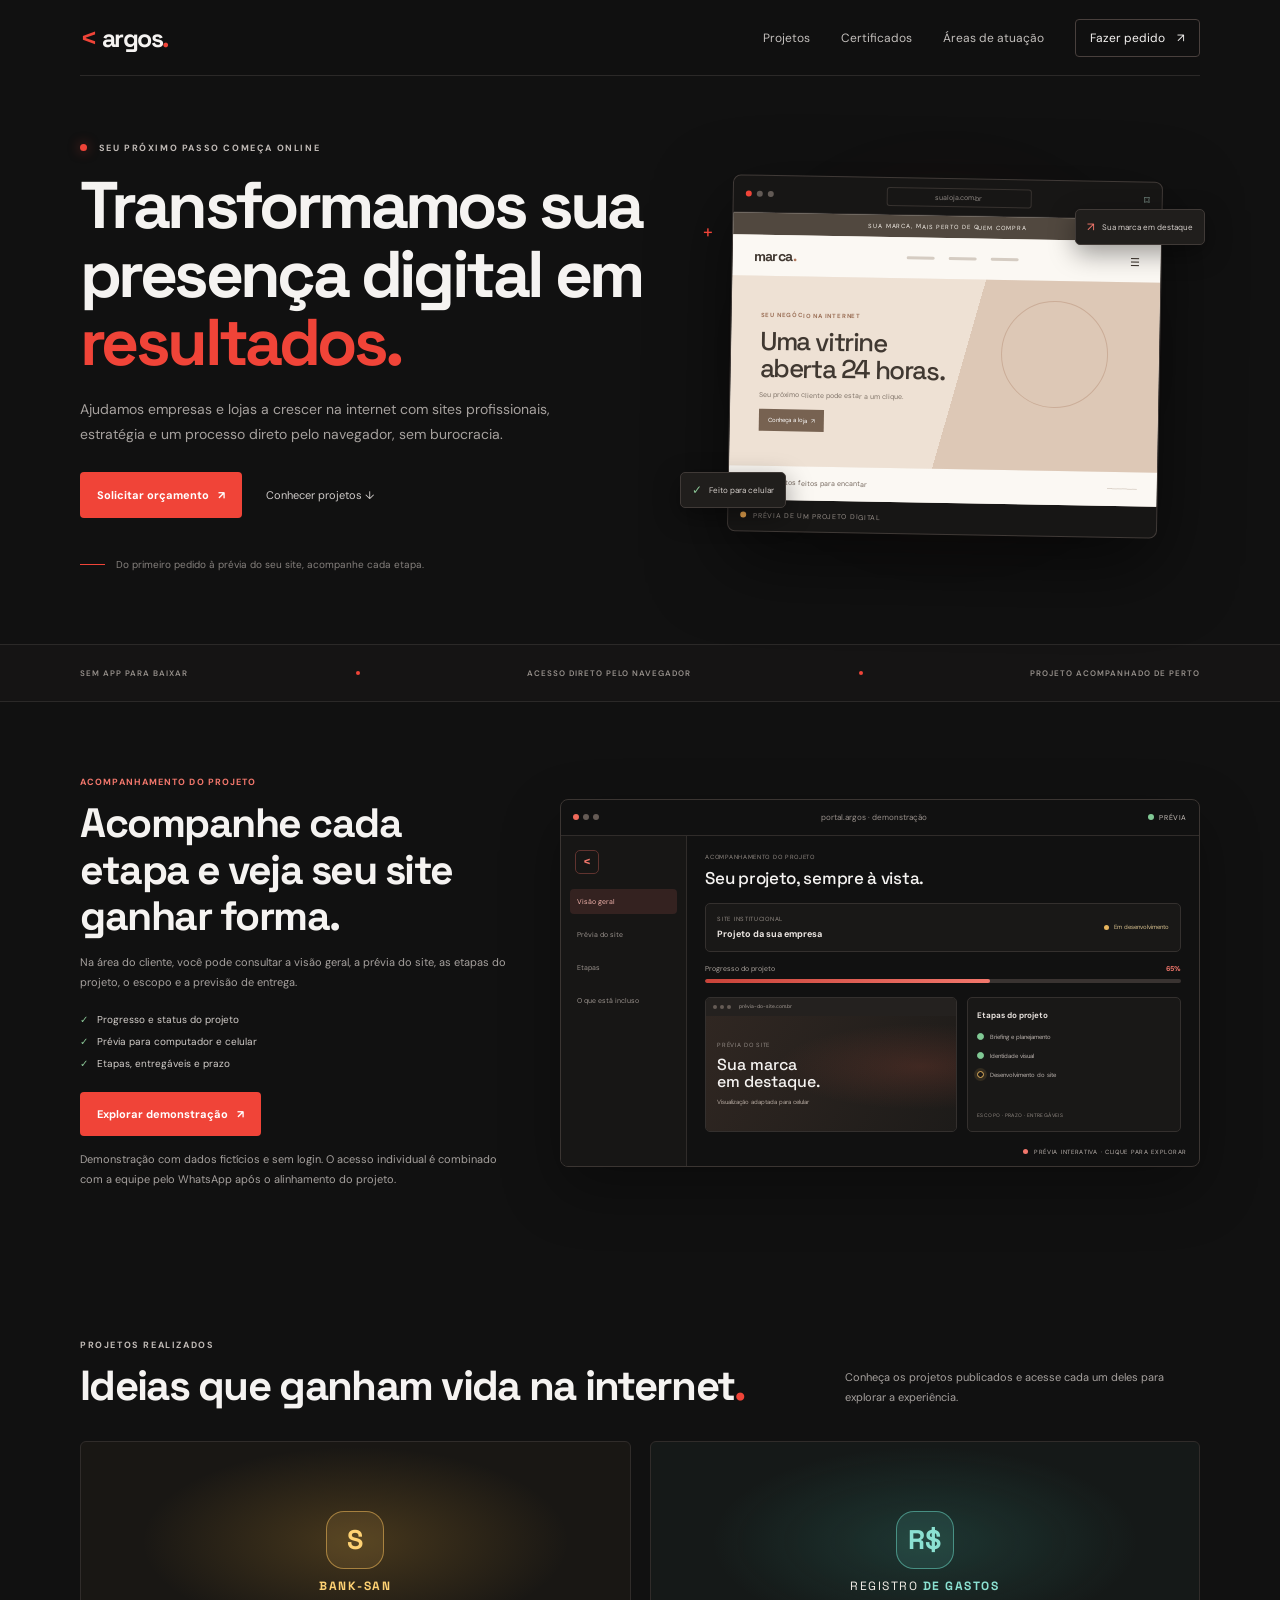
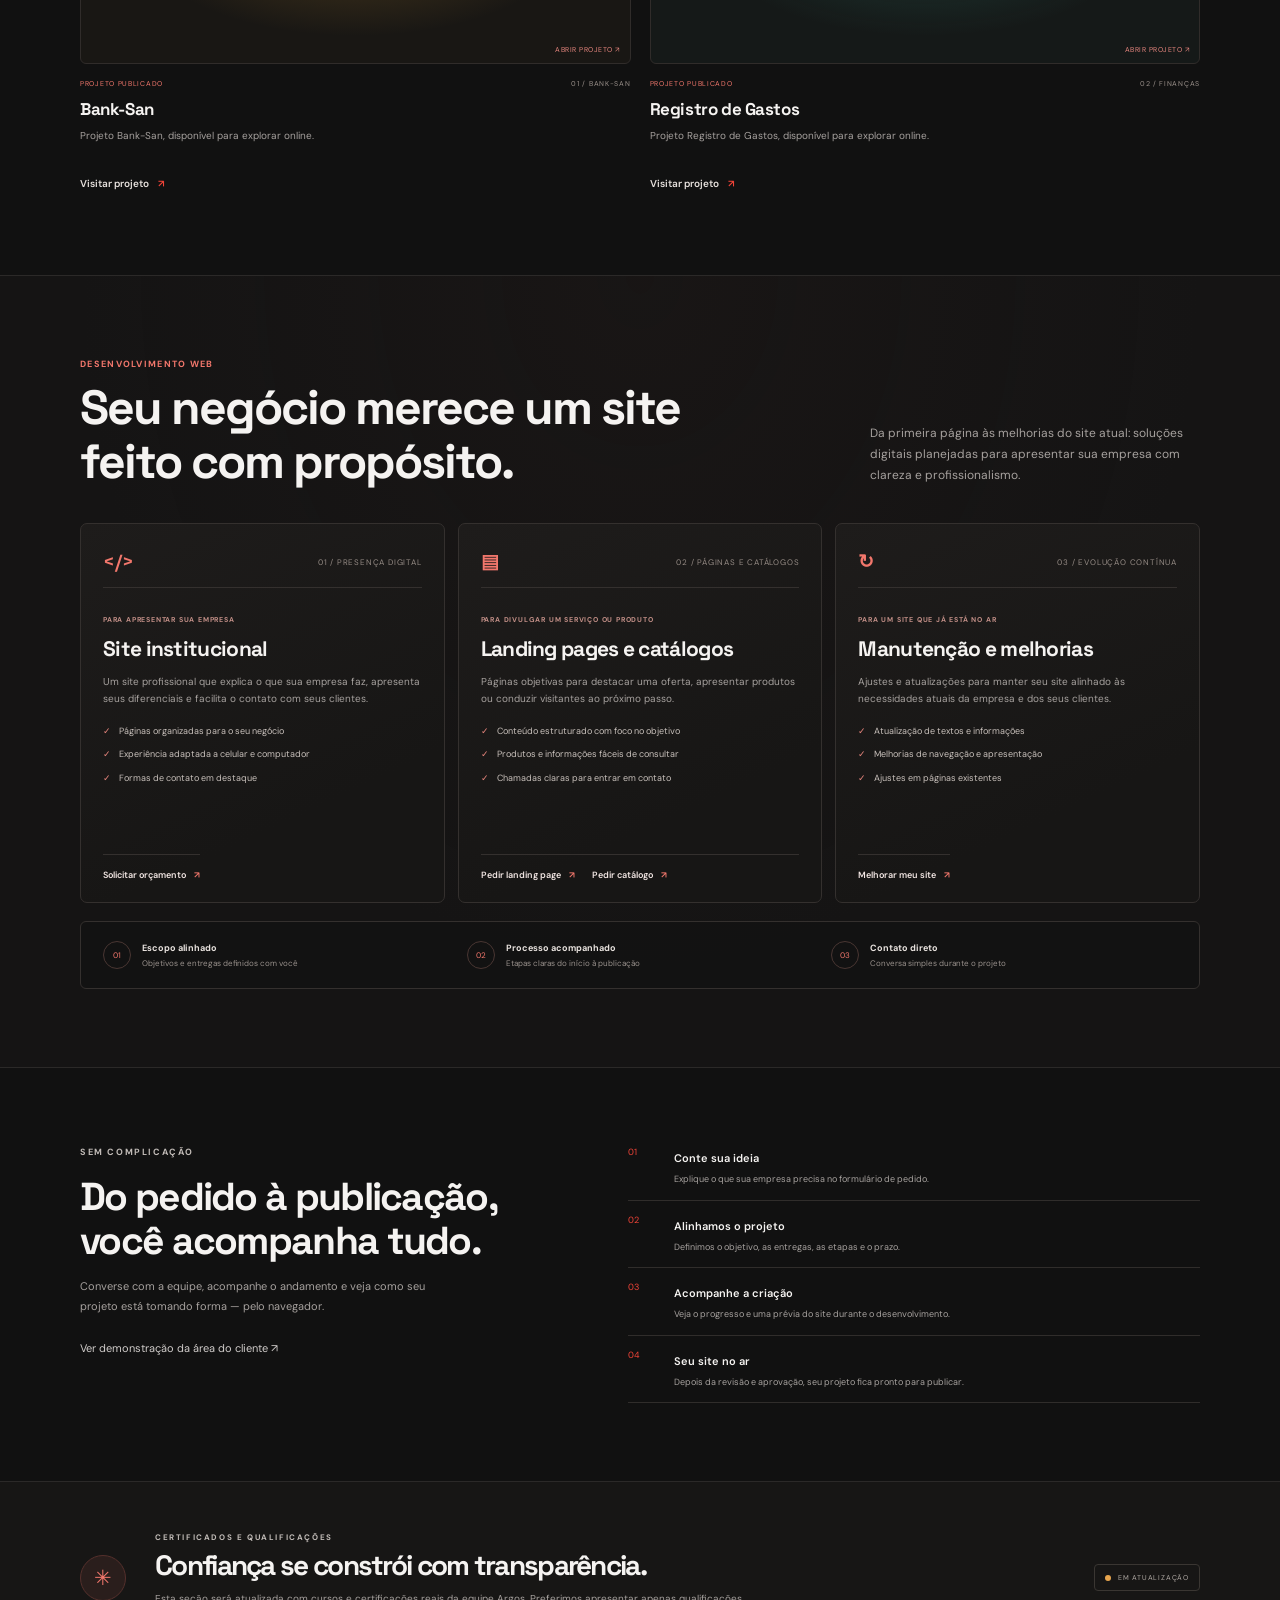
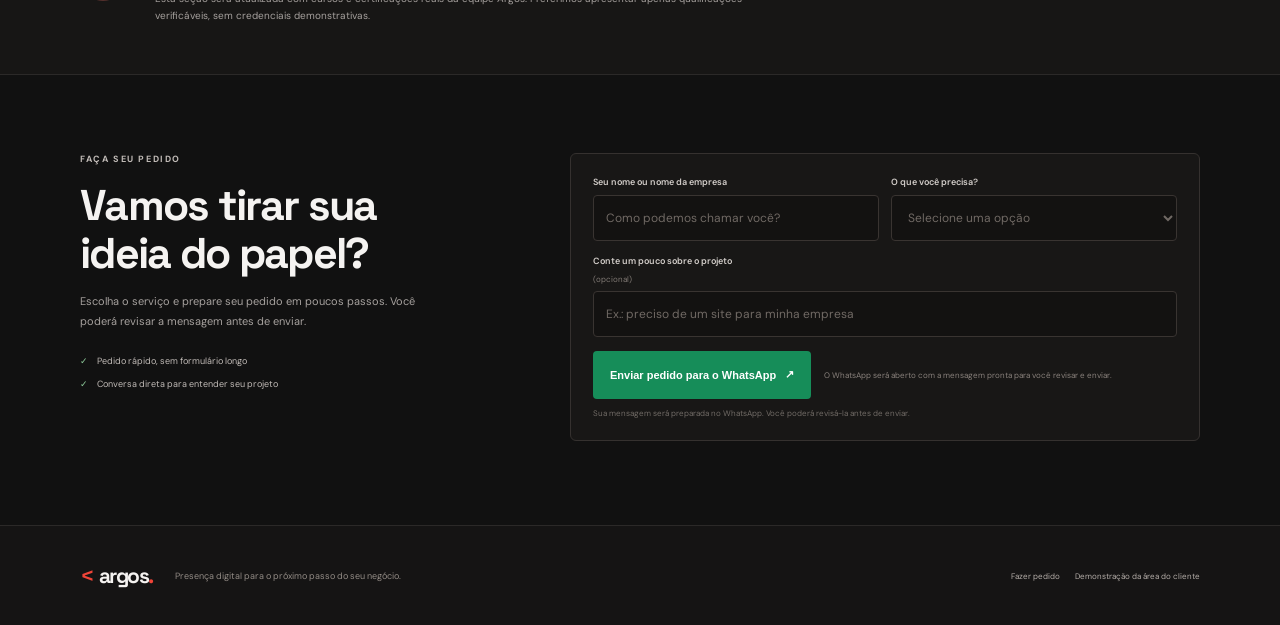
==== commit db9e0605: "Fix GitHub Pages root entry point Co-authored-by: Copilot <223556219+Copilot@users.noreply.github.co" ====
--- a/index.html
+++ b/index.html
@@ -1,263 +1,12 @@
-<!doctype html>
-<html lang="pt-BR">
-  <head>
-    <meta charset="utf-8" />
-    <meta name="viewport" content="width=device-width, initial-scale=1" />
-    <meta
-      name="description"
-      content="A Argos cria sites profissionais, catálogos online e estratégias digitais para empresas e lojas."
-    />
-    <meta name="theme-color" content="#111111" />
-    <title>Argos — Sua empresa pronta para crescer na internet</title>
-    <link rel="preconnect" href="https://fonts.googleapis.com" />
-    <link rel="preconnect" href="https://fonts.gstatic.com" crossorigin />
-    <link
-      href="https://fonts.googleapis.com/css2?family=DM+Sans:wght@400;500;600;700&family=Space+Grotesk:wght@400;500;600;700&display=swap"
-      rel="stylesheet"
-    />
-    <link rel="stylesheet" href="styles.css" />
-    <script src="script.js" defer></script>
-  </head>
-  <body>
-    <header class="site-header">
-      <a class="brand" href="#inicio" aria-label="Argos, início">
-        <span class="brand-mark" aria-hidden="true">&lt;</span>
-        <span>argos<span class="brand-period">.</span></span>
-      </a>
-      <button class="menu-toggle" type="button" aria-expanded="false" aria-controls="main-nav" aria-label="Abrir menu">
-        <span></span><span></span><span></span>
-      </button>
-      <nav class="main-nav" id="main-nav" aria-label="Navegação principal">
-        <a href="#projetos">Projetos</a>
-        <a href="#certificados">Certificados</a>
-        <a href="#atuacao">Áreas de atuação</a>
-        <a class="nav-cta" href="#pedido">Fazer pedido <span aria-hidden="true">↗</span></a>
-      </nav>
-    </header>
-
-    <main>
-      <section class="hero section-wrap" id="inicio">
-        <div class="hero-copy">
-          <p class="eyebrow"><span class="status-dot"></span> SEU PRÓXIMO PASSO COMEÇA ONLINE</p>
-          <h1>Transformamos sua presença digital em <span>resultados.</span></h1>
-          <p class="hero-description">
-            Ajudamos empresas e lojas a crescer na internet com sites profissionais, estratégia e um processo
-            direto pelo navegador, sem burocracia.
-          </p>
-          <div class="hero-actions">
-            <a class="button button-primary" href="#pedido">Solicitar orçamento <span aria-hidden="true">↗</span></a>
-            <a class="text-link" href="#projetos">Conhecer projetos <span aria-hidden="true">↓</span></a>
-          </div>
-          <div class="hero-note">
-            <span class="note-line" aria-hidden="true"></span>
-            <span>Do primeiro pedido à prévia do seu site, acompanhe cada etapa.</span>
-          </div>
-        </div>
-
-        <div class="hero-art" aria-label="Prévia ilustrativa de um site de loja virtual">
-          <div class="art-glow"></div>
-          <div class="browser-card">
-            <div class="browser-top">
-              <span></span><span></span><span></span>
-              <div class="browser-address">sualoja.com.br</div>
-              <span class="browser-lock" aria-label="Conexão ilustrativa">⌑</span>
-            </div>
-            <div class="store-preview">
-              <div class="store-announcement">SUA MARCA, MAIS PERTO DE QUEM COMPRA</div>
-              <div class="store-nav">
-                <strong>marca<span>.</span></strong>
-                <div><i></i><i></i><i></i></div>
-                <b>☰</b>
-              </div>
-              <div class="store-hero">
-                <span>SEU NEGÓCIO NA INTERNET</span>
-                <strong>Uma vitrine<br />aberta 24 horas.</strong>
-                <p>Seu próximo cliente pode estar a um clique.</p>
-                <i>Conheça a loja&nbsp; ↗</i>
-              </div>
-              <div class="store-bottom"><span>◇</span><span>Produtos feitos para encantar</span><b>──────</b></div>
-            </div>
-            <div class="browser-caption"><span class="caption-live"></span> PRÉVIA DE UM PROJETO DIGITAL</div>
-          </div>
-          <span class="hero-chip chip-one"><i>↗</i> Sua marca em destaque</span>
-          <span class="hero-chip chip-two"><i>✓</i> Feito para celular</span>
-          <span class="hero-cross" aria-hidden="true">+</span>
-        </div>
-      </section>
-
-      <section class="trust-strip" aria-label="Diferenciais da Argos">
-        <div class="section-wrap trust-inner">
-          <span>SEM APP PARA BAIXAR</span><i></i>
-          <span>ACESSO DIRETO PELO NAVEGADOR</span><i></i>
-          <span>PROJETO ACOMPANHADO DE PERTO</span>
-        </div>
-      </section>
-
-      <section class="projects section-wrap" id="projetos">
-        <div class="section-heading">
-          <div>
-            <p class="eyebrow">PROJETOS E DEMONSTRAÇÕES</p>
-            <h2>Ideias que ganham vida na internet<span class="brand-period">.</span></h2>
-          </div>
-          <p>Veja exemplos de soluções digitais e explore a área demonstrativa para conhecer a experiência de acompanhamento.</p>
-        </div>
-        <div class="project-grid">
-          <article class="project-card project-featured">
-            <a class="project-visual visual-client" href="cliente.html" aria-label="Abrir demonstração da área do cliente">
-              <div class="mini-dashboard">
-                <div class="mini-sidebar"><b>&lt;</b><i></i><i></i><i></i></div>
-                <div class="mini-content">
-                  <small>ÁREA DO CLIENTE · DEMONSTRAÇÃO</small>
-                  <strong>Seu projeto,<br />sempre à vista.</strong>
-                  <div class="mini-progress"><i></i></div>
-                  <div class="mini-progress-label"><span>Progresso do projeto</span><b>65%</b></div>
-                  <div class="mini-status"><i></i> Em desenvolvimento <span>Entrega prevista · 27 nov</span></div>
-                </div>
-              </div>
-              <span class="visual-link">ABRIR DEMONSTRAÇÃO ↗</span>
-            </a>
-            <div class="project-meta"><span>DEMONSTRAÇÃO INTERATIVA</span><span>01 / PORTAL</span></div>
-            <h3>Acompanhamento de projeto</h3>
-            <p>Uma prévia de como acompanhar etapas, prazo, escopo e visualização de um site em desenvolvimento.</p>
-            <a class="project-link" href="cliente.html">Explorar demonstração <span aria-hidden="true">↗</span></a>
-          </article>
-          <article class="project-card">
-            <div class="project-visual visual-store" aria-label="Conceito visual de catálogo para loja online">
-              <div class="concept-browser">
-                <div class="concept-browser-bar"><i></i><i></i><i></i><span>loja-exemplo.com.br</span></div>
-                <div class="concept-store">
-                  <b>CASA &amp; CO<span>.</span></b>
-                  <div class="concept-banner"><small>COLEÇÃO NOVA</small><strong>Detalhes que<br />fazem a casa.</strong><i>Ver coleção ↗</i></div>
-                  <div class="concept-products"><i></i><i></i><i></i></div>
-                </div>
-              </div>
-              <span class="concept-label">CONCEITO VISUAL · NÃO É CASE PUBLICADO</span>
-            </div>
-            <div class="project-meta"><span>CONCEITO DEMONSTRATIVO</span><span>02 / CATÁLOGO</span></div>
-            <h3>Catálogo para loja online</h3>
-            <p>Uma vitrine digital pensada para apresentar produtos, reforçar a marca e facilitar o contato da loja.</p>
-            <a class="project-link" href="#pedido" data-service="Catálogo online">Pedir um projeto assim <span aria-hidden="true">↗</span></a>
-          </article>
-          <article class="project-card">
-            <div class="project-visual visual-landing" aria-label="Conceito visual de landing page">
-              <div class="landing-card">
-                <div class="landing-top"><span>MARCA<span>.</span></span><i>FALE COM A GENTE</i></div>
-                <div class="landing-content"><small>SEU PRÓXIMO PASSO</small><strong>Mostre o valor<br />do que você faz.</strong><i>Quero saber mais&nbsp; ↗</i></div>
-                <div class="landing-shapes"><span></span><i></i><b>↗</b></div>
-              </div>
-              <span class="concept-label">CONCEITO VISUAL · NÃO É CASE PUBLICADO</span>
-            </div>
-            <div class="project-meta"><span>CONCEITO DEMONSTRATIVO</span><span>03 / LANDING PAGE</span></div>
-            <h3>Página para apresentar seu negócio</h3>
-            <p>Uma página objetiva para explicar seu serviço e transformar visitas em oportunidades de conversa.</p>
-            <a class="project-link" href="#pedido" data-service="Landing page">Pedir um projeto assim <span aria-hidden="true">↗</span></a>
-          </article>
-        </div>
-        <p class="portfolio-note"><span>ℹ</span> Os conceitos visuais são exemplos ilustrativos. Projetos reais e links públicos serão adicionados com autorização dos clientes.</p>
-      </section>
-
-      <section class="services" id="atuacao">
-        <div class="section-wrap">
-          <div class="section-heading">
-            <div>
-              <p class="eyebrow">ÁREAS DE ATUAÇÃO</p>
-              <h2>Estratégia e tecnologia, lado a lado.</h2>
-            </div>
-            <p>Uma presença digital completa combina uma boa experiência com um plano claro para chegar às pessoas certas.</p>
-          </div>
-          <div class="service-grid">
-            <article class="service-card">
-              <div class="service-top"><span class="service-icon">&lt;/&gt;</span><span class="service-number">01</span></div>
-              <p class="eyebrow">TECNOLOGIA</p>
-              <h3>Programação</h3>
-              <p>Desenvolvimento de sites e sistemas, código sob medida e manutenção de estruturas digitais para o seu negócio.</p>
-              <ul><li>Sites institucionais</li><li>Landing pages e catálogos</li><li>Manutenção e melhorias</li></ul>
-            </article>
-            <article class="service-card service-marketing">
-              <div class="service-top"><span class="service-icon">↗</span><span class="service-number">02</span></div>
-              <p class="eyebrow">CRESCIMENTO</p>
-              <h3>Marketing digital</h3>
-              <p>Estratégias para divulgar sua empresa, atrair clientes e posicionar sua presença digital com objetivos claros.</p>
-              <ul><li>Presença e conteúdo digital</li><li>Estratégia para atrair clientes</li><li>Otimização para mecanismos de busca</li></ul>
-            </article>
-          </div>
-        </div>
-      </section>
-
-      <section class="process section-wrap">
-        <div class="process-heading">
-          <p class="eyebrow">SEM COMPLICAÇÃO</p>
-          <h2>Do pedido à publicação,<br />você acompanha tudo.</h2>
-          <p>Converse com a equipe, acompanhe o andamento e veja como seu projeto está tomando forma — pelo navegador.</p>
-          <a class="text-link" href="cliente.html">Ver demonstração da área do cliente <span aria-hidden="true">↗</span></a>
-        </div>
-        <div class="process-steps">
-          <div class="process-step"><span>01</span><div><strong>Conte sua ideia</strong><p>Explique o que sua empresa precisa no formulário de pedido.</p></div></div>
-          <div class="process-step"><span>02</span><div><strong>Alinhamos o projeto</strong><p>Definimos o objetivo, as entregas, as etapas e o prazo.</p></div></div>
-          <div class="process-step"><span>03</span><div><strong>Acompanhe a criação</strong><p>Veja o progresso e uma prévia do site durante o desenvolvimento.</p></div></div>
-          <div class="process-step"><span>04</span><div><strong>Seu site no ar</strong><p>Depois da revisão e aprovação, seu projeto fica pronto para publicar.</p></div></div>
-        </div>
-      </section>
-
-      <section class="certificates" id="certificados">
-        <div class="section-wrap certificates-inner">
-          <div class="certificate-mark" aria-hidden="true">✳</div>
-          <div class="certificate-copy">
-            <p class="eyebrow">CERTIFICADOS E QUALIFICAÇÕES</p>
-            <h2>Confiança se constrói com transparência.</h2>
-            <p>Esta seção será atualizada com cursos e certificações reais da equipe Argos. Preferimos apresentar apenas qualificações verificáveis, sem credenciais demonstrativas.</p>
-          </div>
-          <span class="certificate-status"><i></i> EM ATUALIZAÇÃO</span>
-        </div>
-      </section>
-
-      <section class="contact section-wrap" id="pedido">
-        <div class="contact-intro">
-          <p class="eyebrow">FAÇA SEU PEDIDO</p>
-          <h2>Vamos tirar sua ideia do papel?</h2>
-          <p>Conte um pouco sobre sua empresa e o que precisa. Sem criar conta e sem baixar aplicativo.</p>
-          <div class="contact-promise"><span>✓</span> Solicitação simples, direto pelo navegador</div>
-          <div class="contact-promise"><span>✓</span> Seu projeto, acompanhado etapa por etapa</div>
-        </div>
-        <form class="request-form" id="project-form">
-          <div class="form-row">
-            <label for="name">Seu nome<input id="name" name="name" autocomplete="name" required placeholder="Como podemos chamar você?" /></label>
-            <label for="company">Nome da empresa <span class="optional">(opcional)</span><input id="company" name="company" autocomplete="organization" placeholder="Sua loja ou empresa" /></label>
-          </div>
-          <div class="form-row">
-            <label for="email">E-mail para contato<input id="email" name="email" type="email" autocomplete="email" required placeholder="voce@empresa.com" /></label>
-            <label for="service">O que você precisa?
-              <select id="service" name="service" required>
-                <option value="" selected disabled>Selecione uma opção</option>
-                <option>Site institucional</option>
-                <option>Landing page</option>
-                <option>Catálogo online</option>
-                <option>Marketing digital</option>
-                <option>Manutenção ou melhoria</option>
-                <option>Outro projeto</option>
-              </select>
-            </label>
-          </div>
-          <label for="message">Conte um pouco sobre seu projeto<textarea id="message" name="message" rows="4" required placeholder="O que sua empresa faz e o que gostaria de alcançar?"></textarea></label>
-          <div class="form-submit">
-            <button class="button button-primary" type="submit">Solicitar orçamento <span aria-hidden="true">↗</span></button>
-            <p id="form-status" role="status" aria-live="polite">Antes de publicar, o formulário precisa ser conectado ao e-mail oficial da equipe Argos.</p>
-          </div>
-          <p class="privacy-note">Seus dados são usados somente para responder ao seu pedido.</p>
-        </form>
-      </section>
-    </main>
-
-    <footer class="site-footer">
-      <div class="footer-main">
-        <a class="brand" href="#inicio" aria-label="Argos, voltar ao início">
-          <span class="brand-mark" aria-hidden="true">&lt;</span>
-          <span>argos<span class="brand-period">.</span></span>
-        </a>
-        <p>Presença digital para o próximo passo do seu negócio.</p>
-        <div class="footer-links"><a href="#pedido">Fazer pedido</a><a href="cliente.html">Demonstração da área do cliente</a><a href="#pedido">Atendimento</a></div>
-      </div>
-      <div class="footer-bottom"><span>© 2026 Argos. Todos os direitos reservados.</span><span>Feito para ser acessado pelo navegador.</span></div>
-    </footer>
-  </body>
-</html>
+<!DOCTYPE html>
+<html lang="pt-BR">
+<head>
+  <meta charset="UTF-8">
+  <meta name="viewport" content="width=device-width, initial-scale=1">
+  <meta http-equiv="refresh" content="0; url=src/">
+  <title>Argos</title>
+</head>
+<body>
+  <p>Abrindo o site da Argos. <a href="src/">Clique aqui se não for redirecionado.</a></p>
+</body>
+</html>
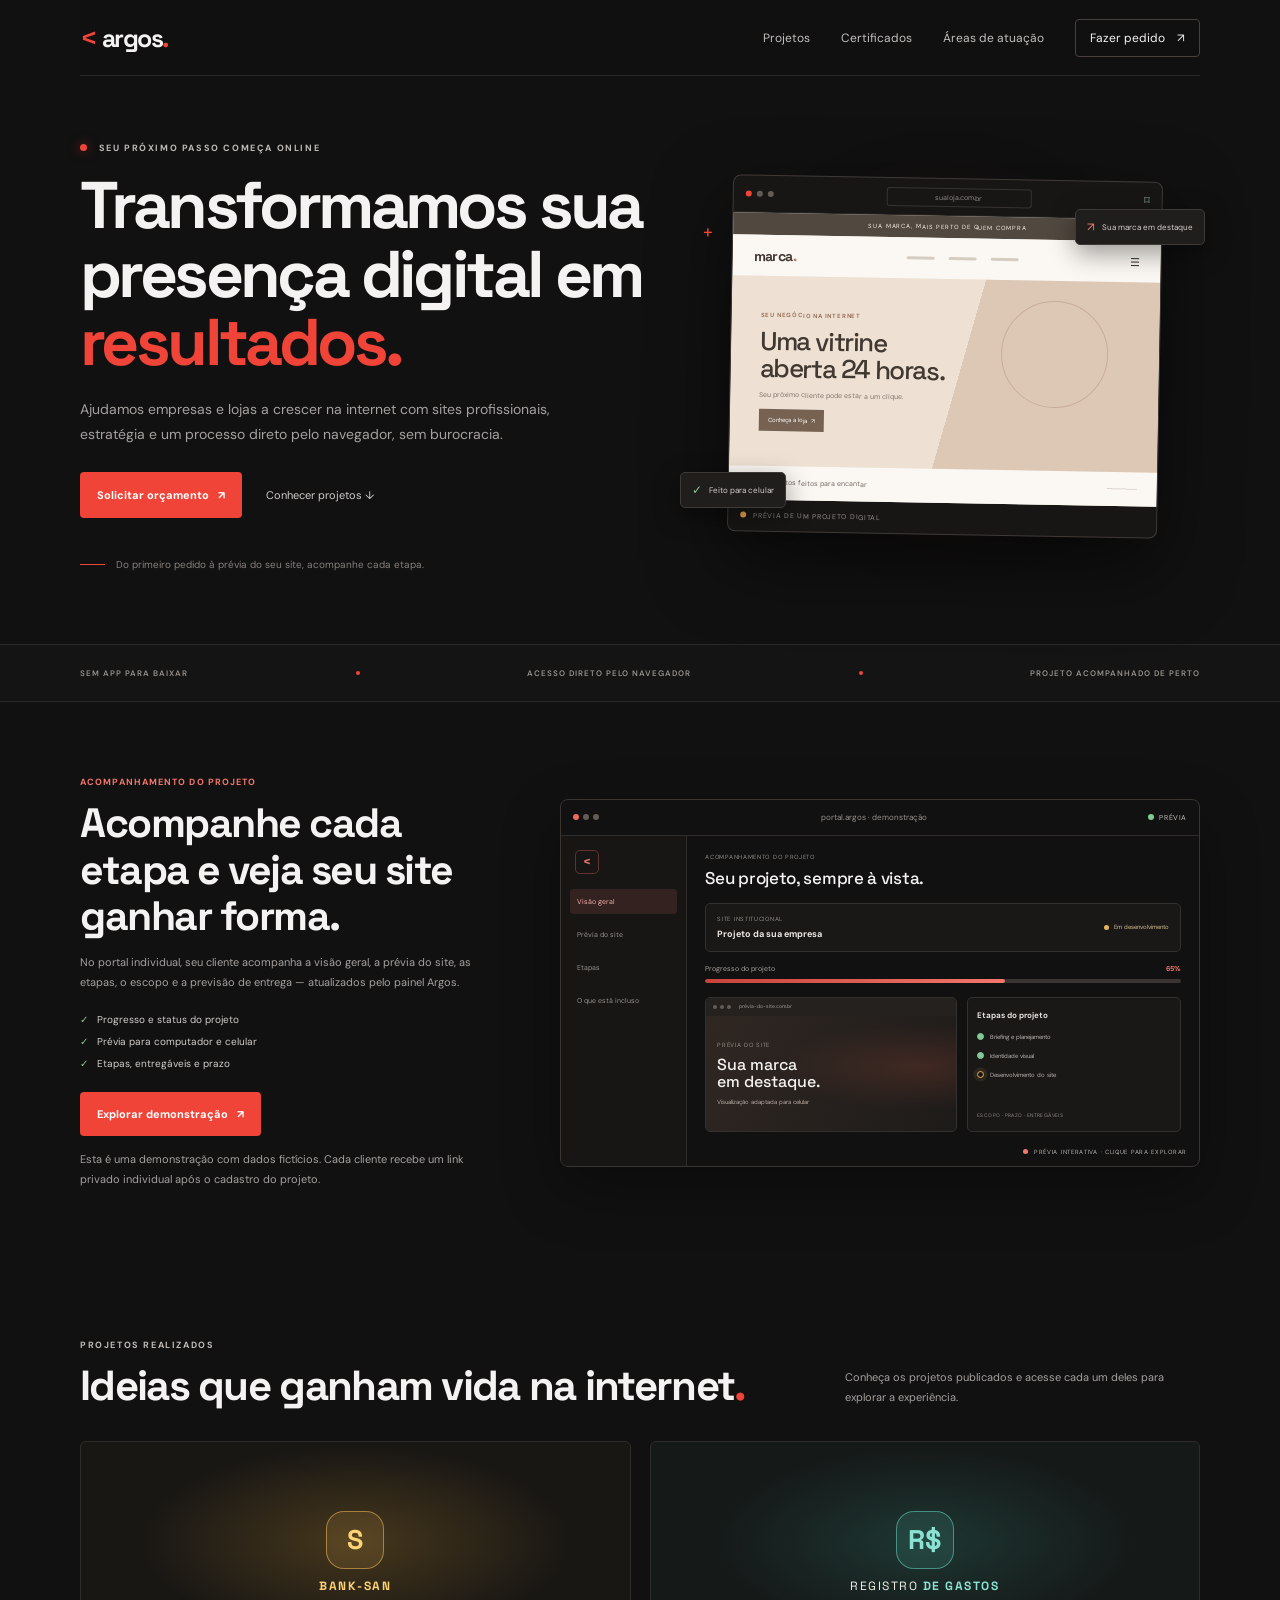
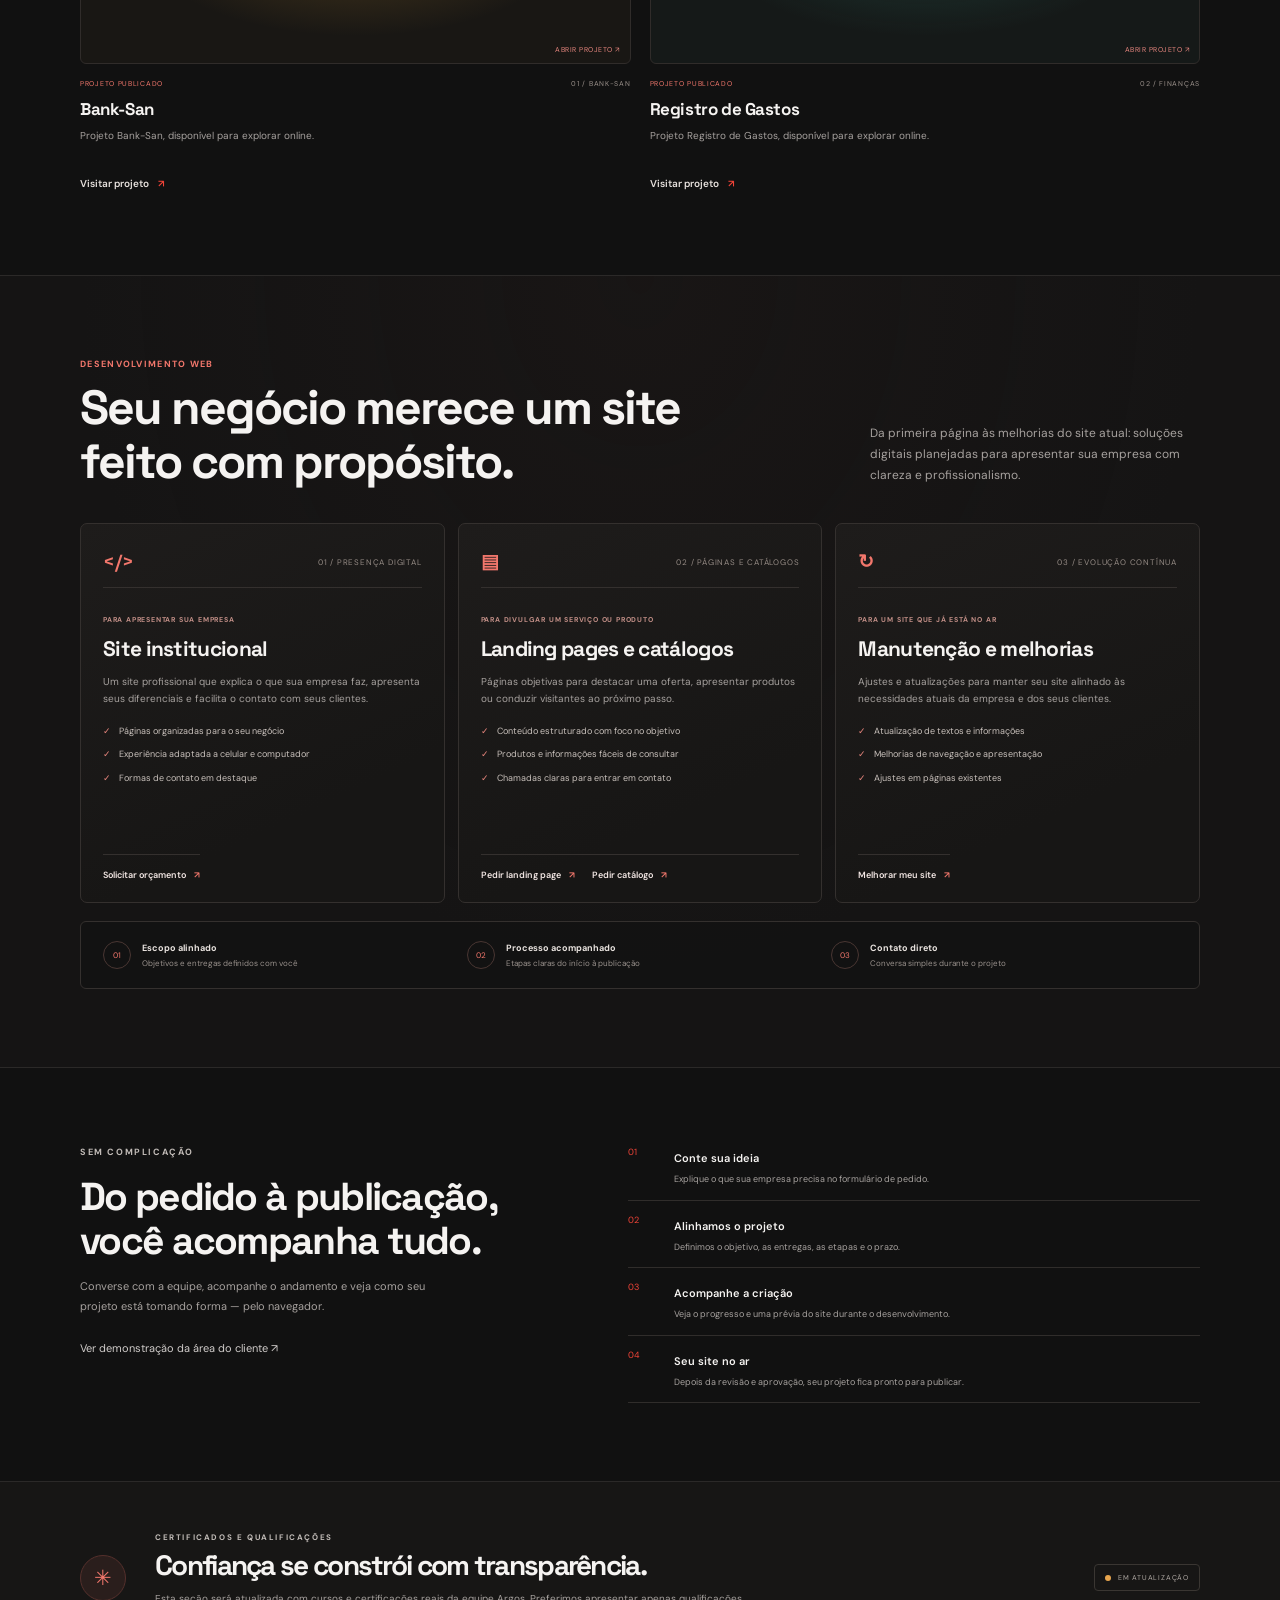
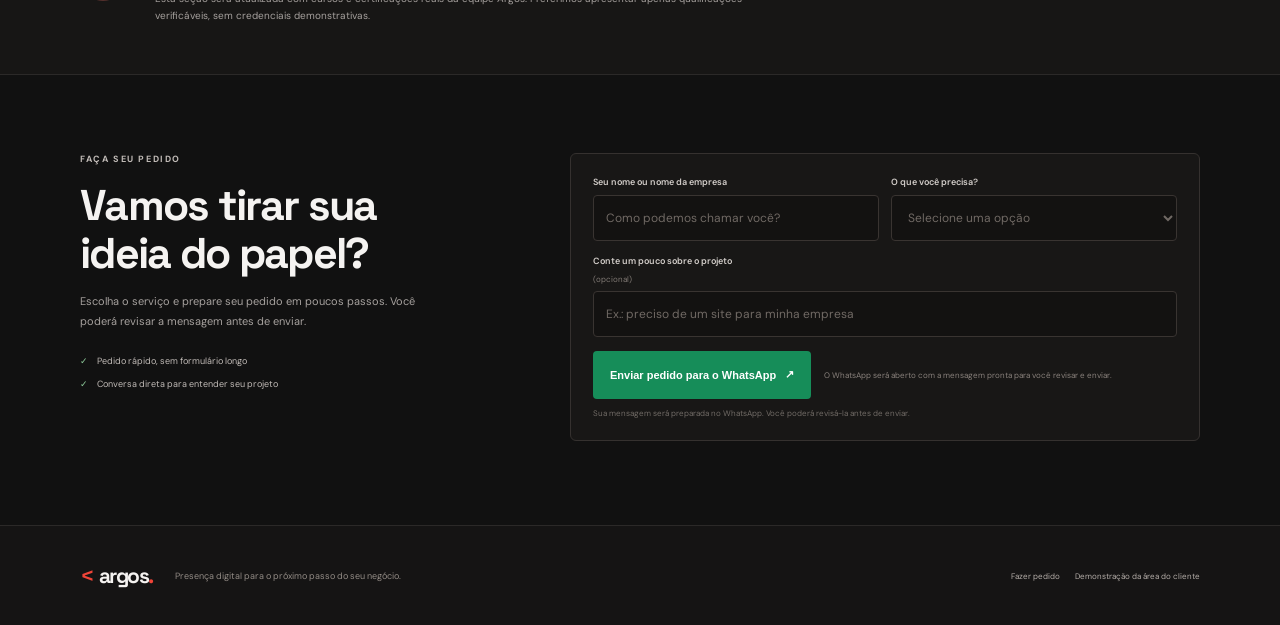
==== commit a9d20d22: "Add files via upload" ====
--- a/index.html
+++ b/index.html
@@ -1,12 +1,12 @@
-<!DOCTYPE html>
-<html lang="pt-BR">
-<head>
-  <meta charset="UTF-8">
-  <meta name="viewport" content="width=device-width, initial-scale=1">
-  <meta http-equiv="refresh" content="0; url=src/">
-  <title>Argos</title>
-</head>
-<body>
-  <p>Abrindo o site da Argos. <a href="src/">Clique aqui se não for redirecionado.</a></p>
-</body>
-</html>
+<!DOCTYPE html>
+<html lang="pt-BR">
+<head>
+  <meta charset="UTF-8">
+  <meta name="viewport" content="width=device-width, initial-scale=1">
+  <meta http-equiv="refresh" content="0; url=src/">
+  <title>Argos</title>
+</head>
+<body>
+  <p>Abrindo o site da Argos. <a href="src/">Clique aqui se não for redirecionado.</a></p>
+</body>
+</html>
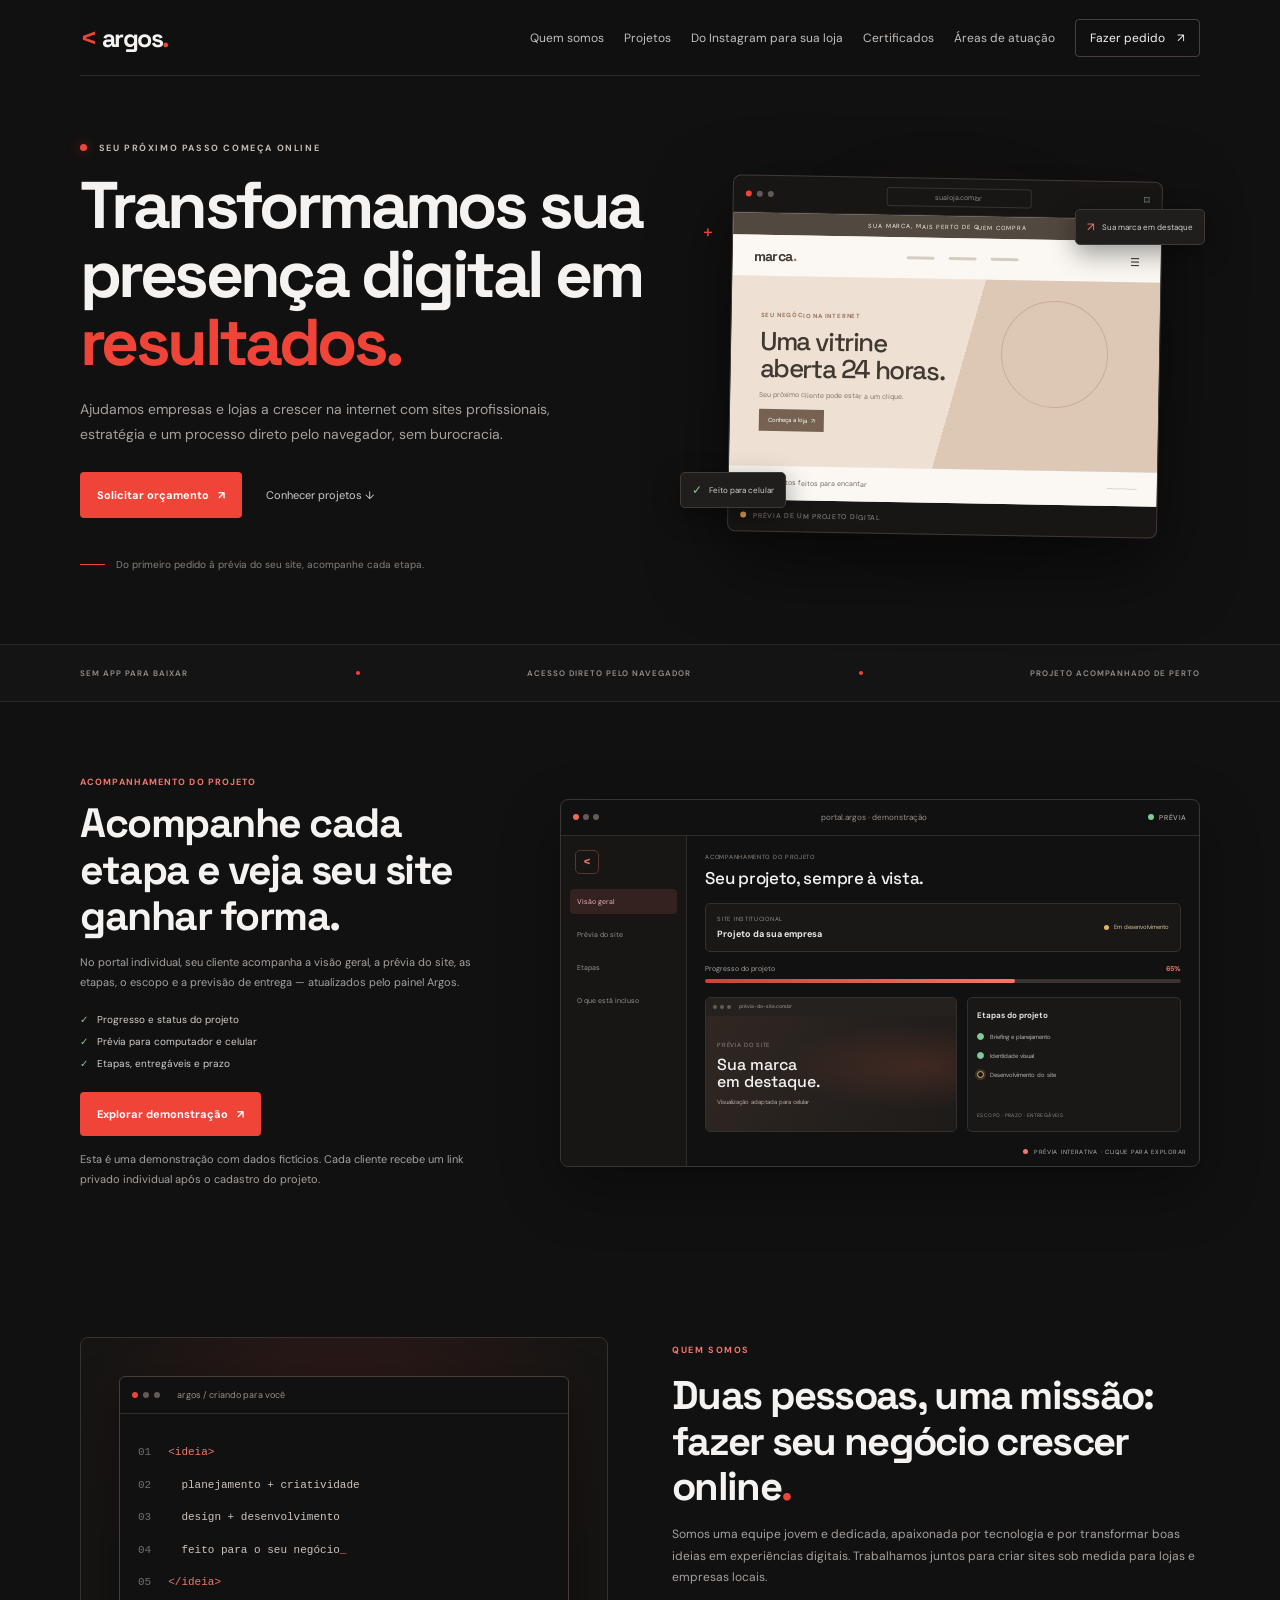
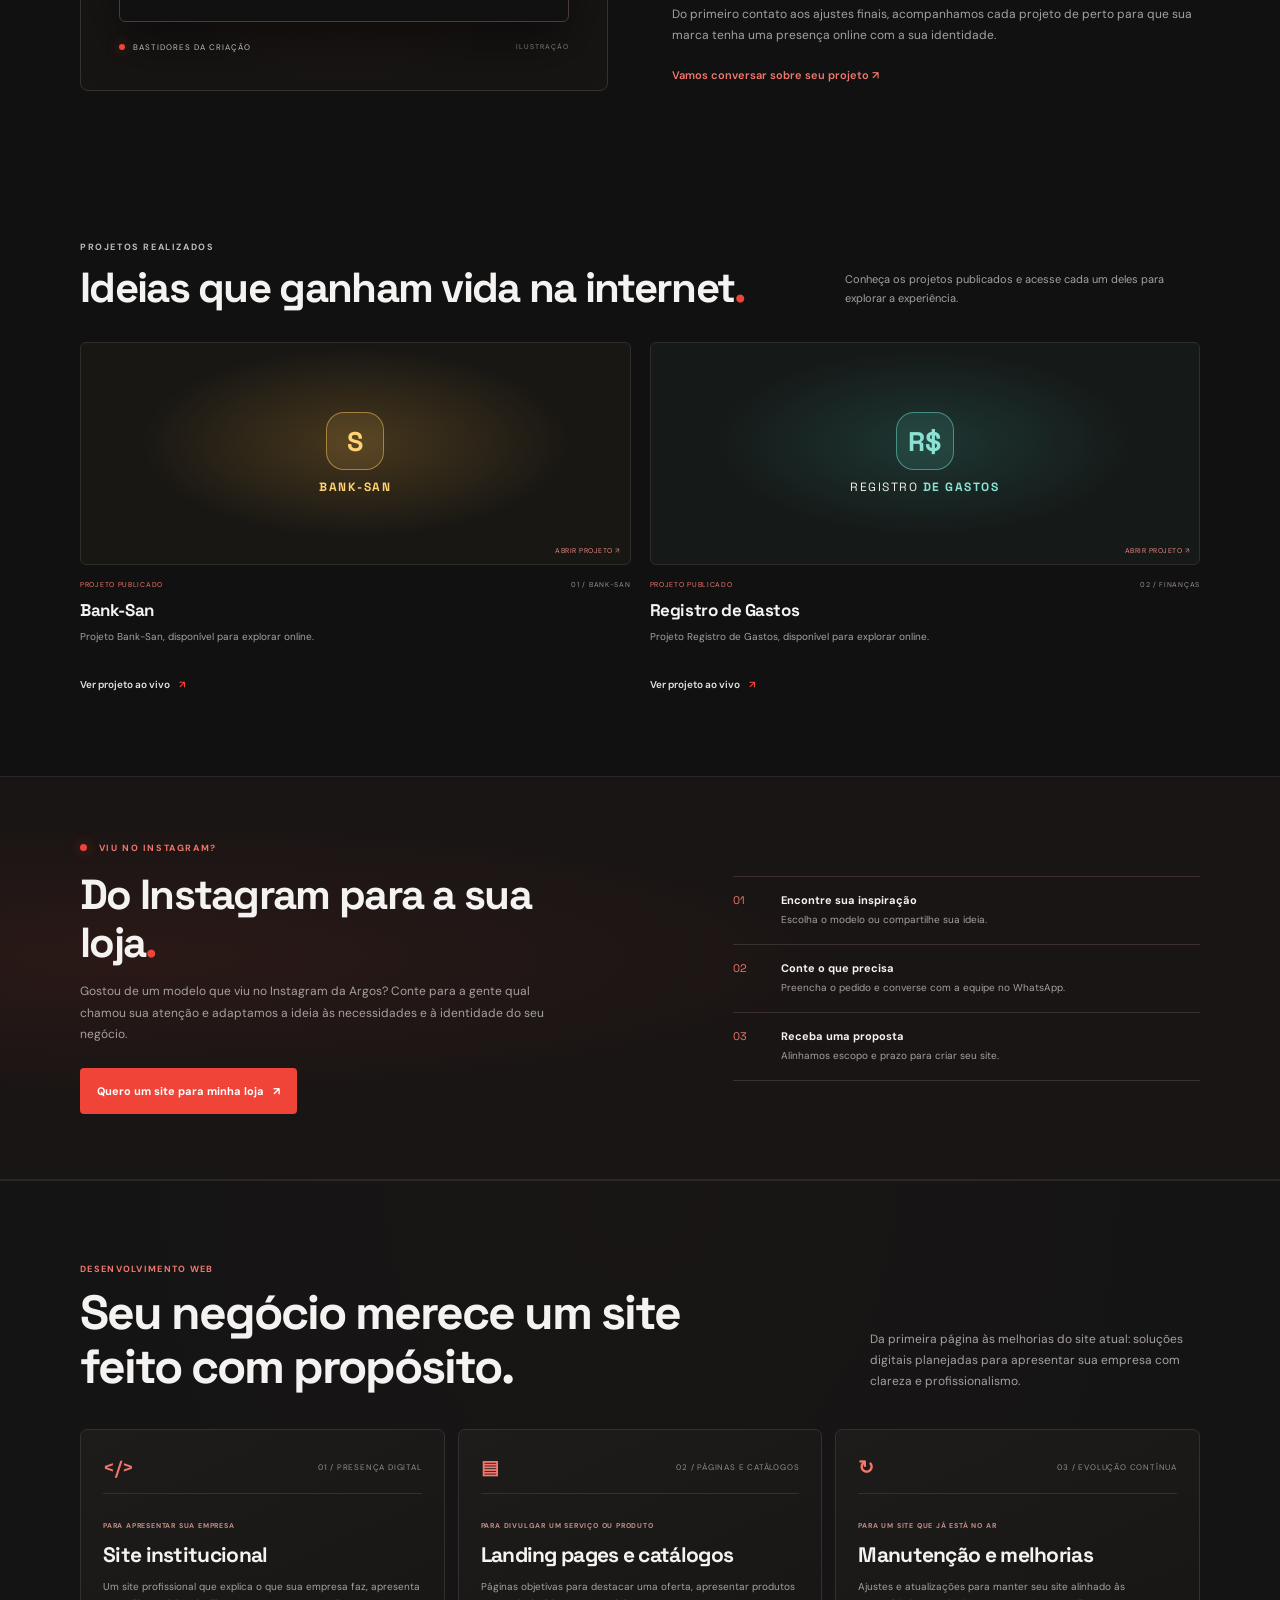
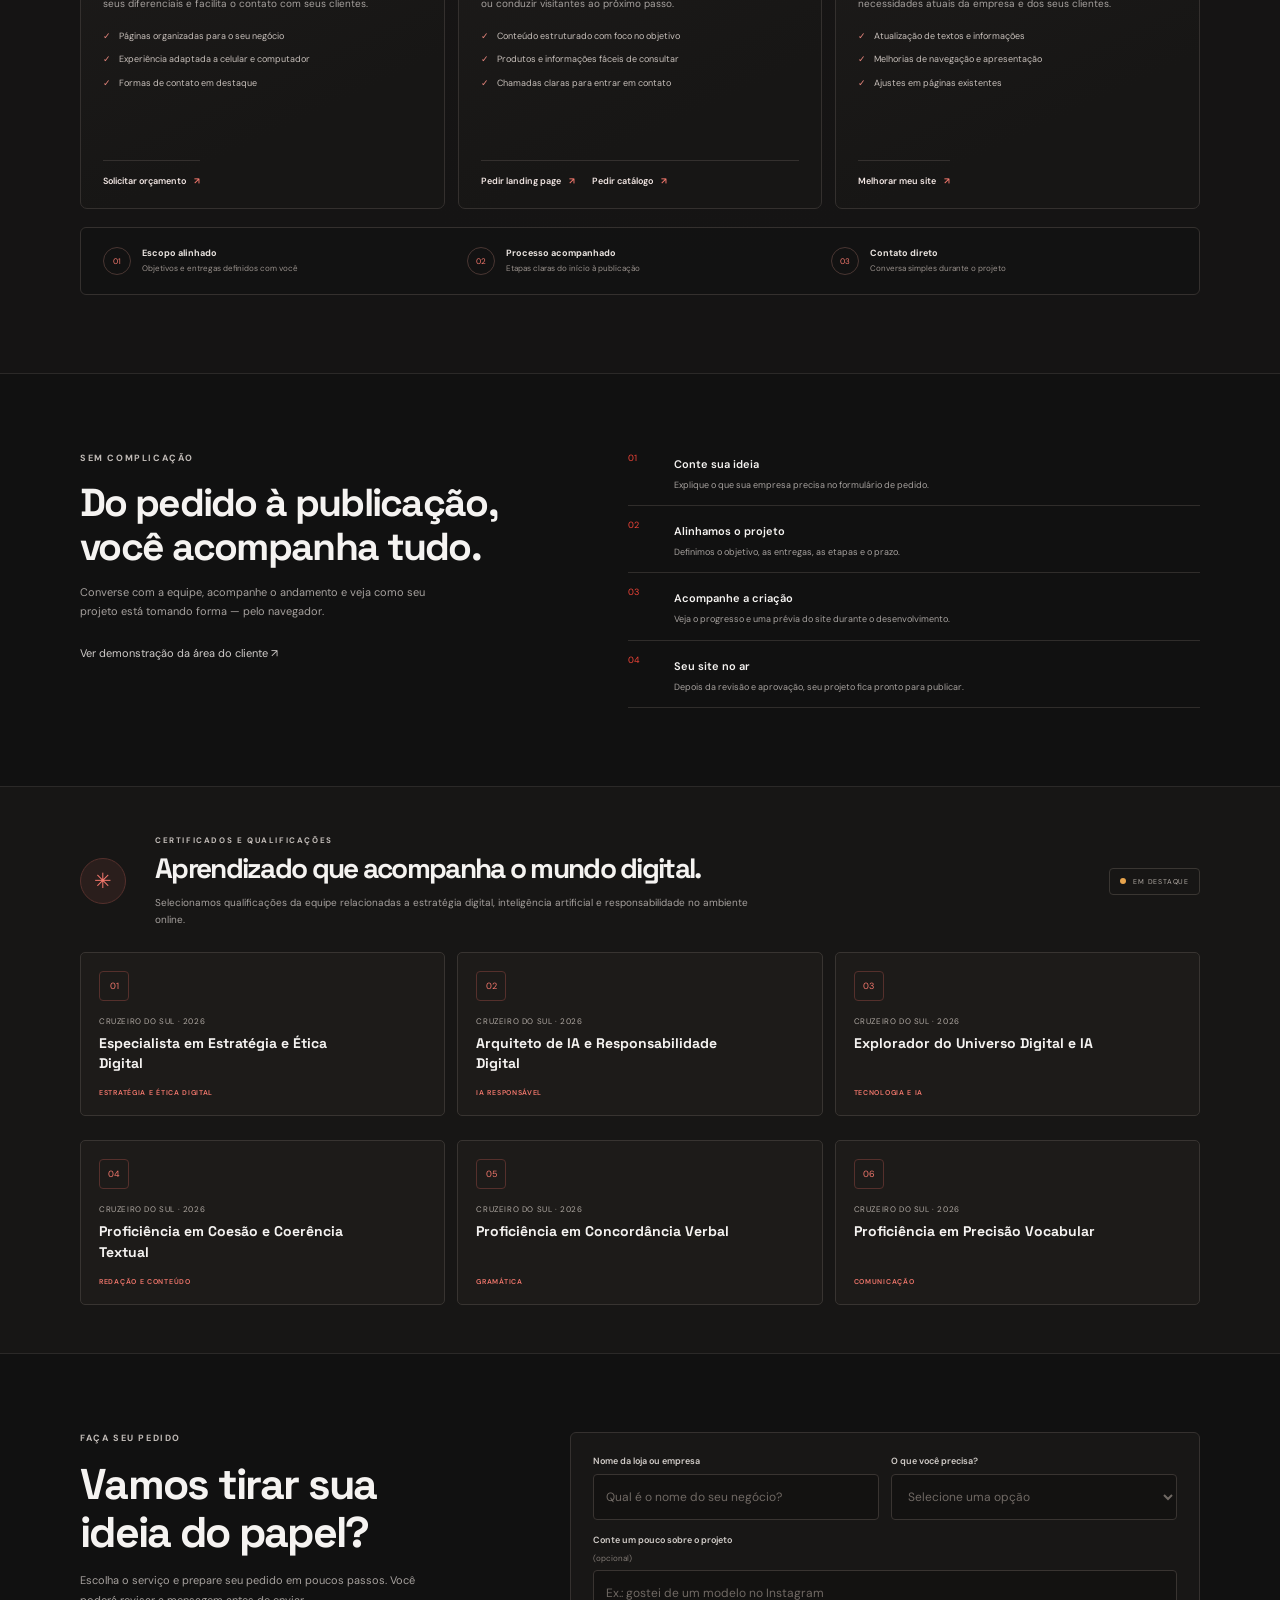
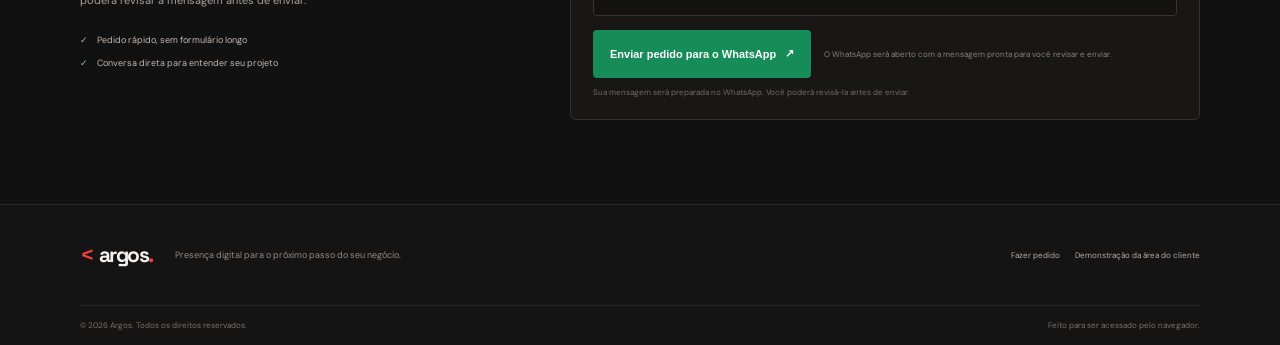
==== commit fabf7ba5: "Add files via upload" ====
--- a/index.html
+++ b/index.html
@@ -3,6 +3,7 @@
 <head>
   <meta charset="UTF-8">
   <meta name="viewport" content="width=device-width, initial-scale=1">
+  <link rel="icon" type="image/png" href="src/assets/argos-logo.png">
   <meta http-equiv="refresh" content="0; url=src/">
   <title>Argos</title>
 </head>
